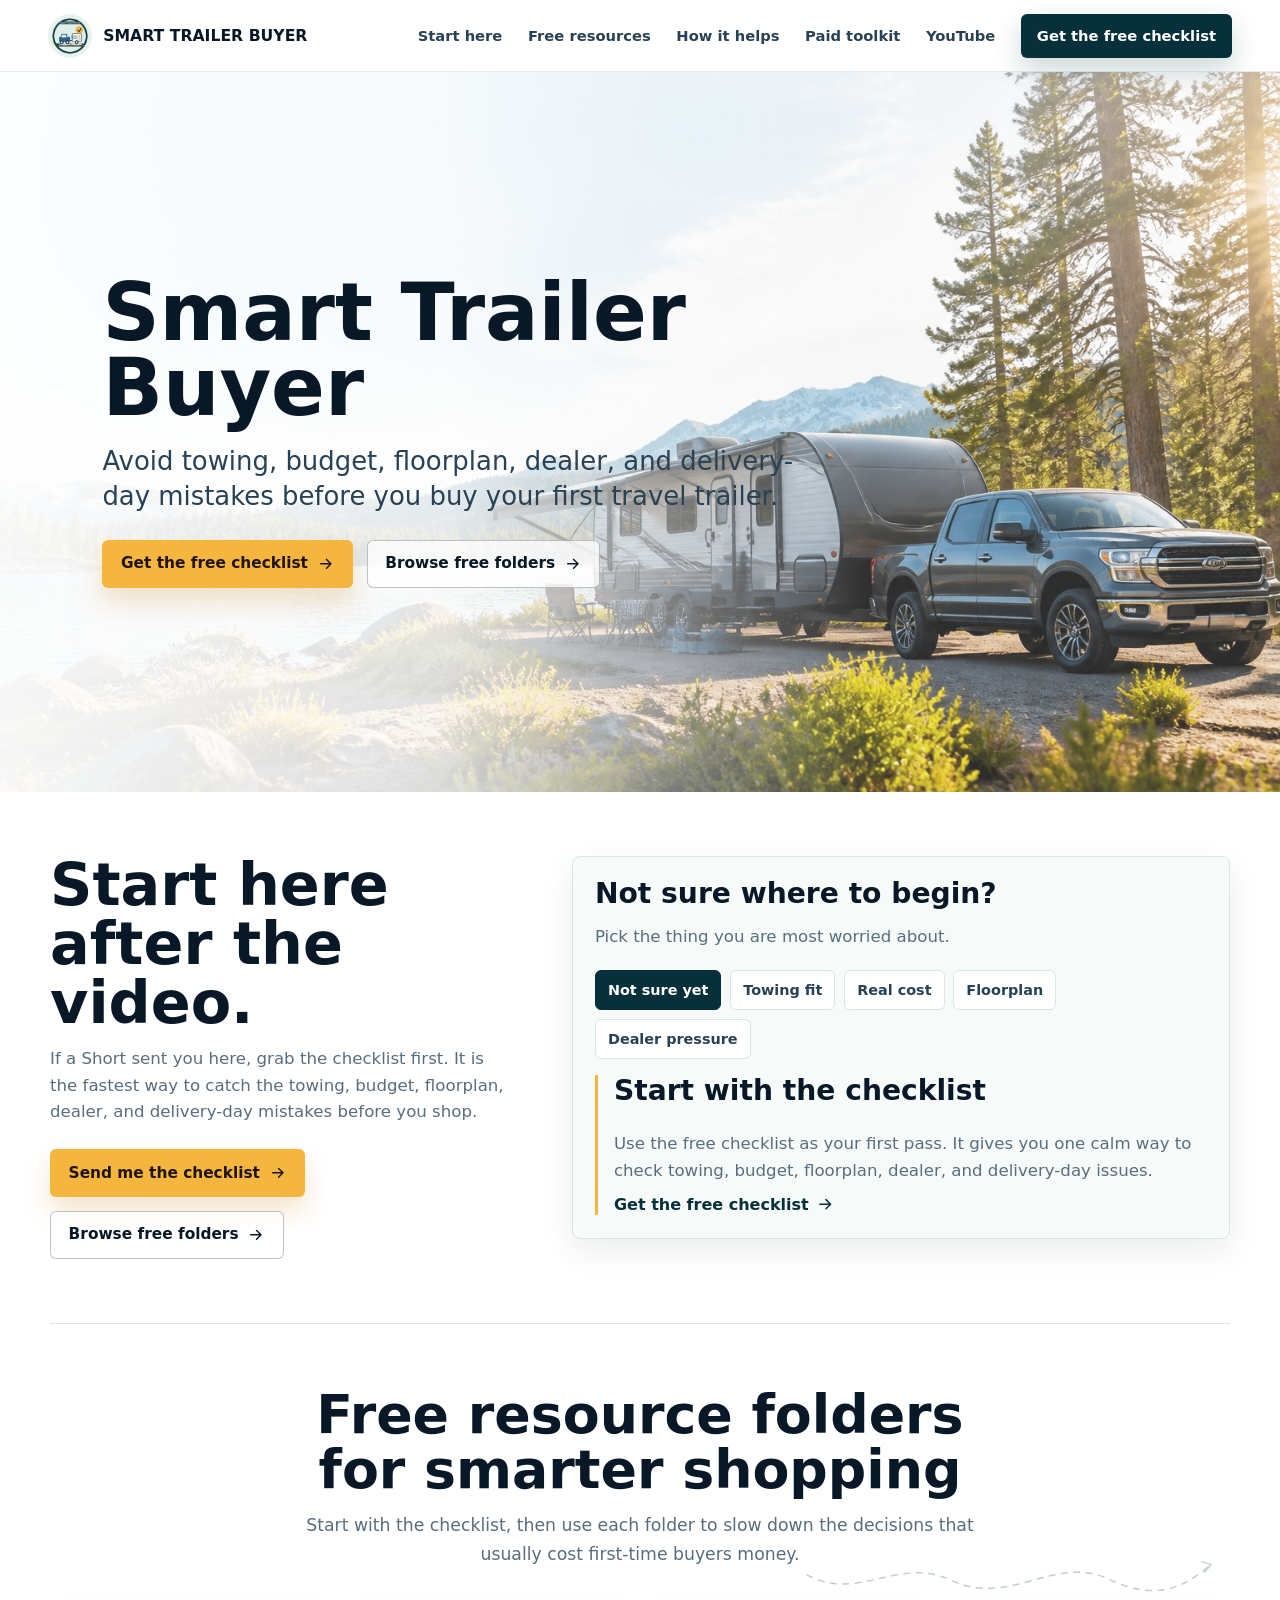
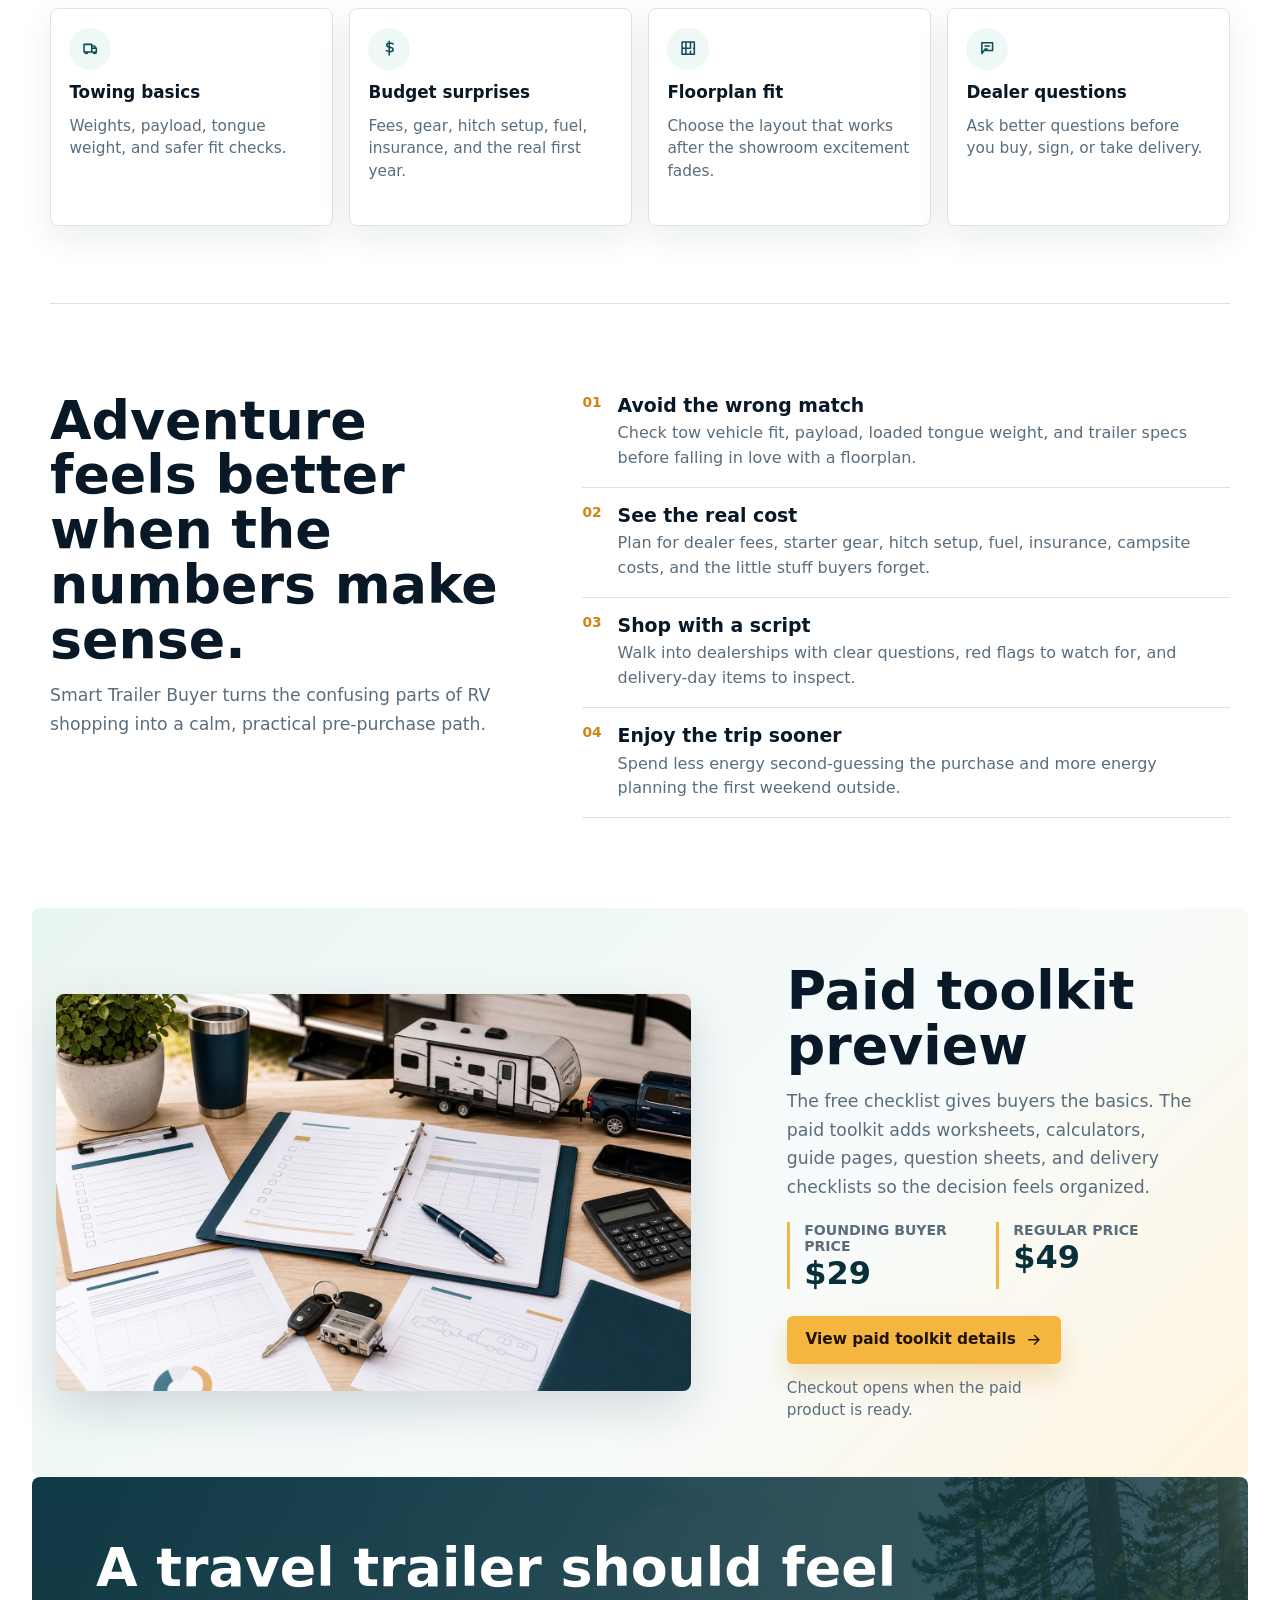
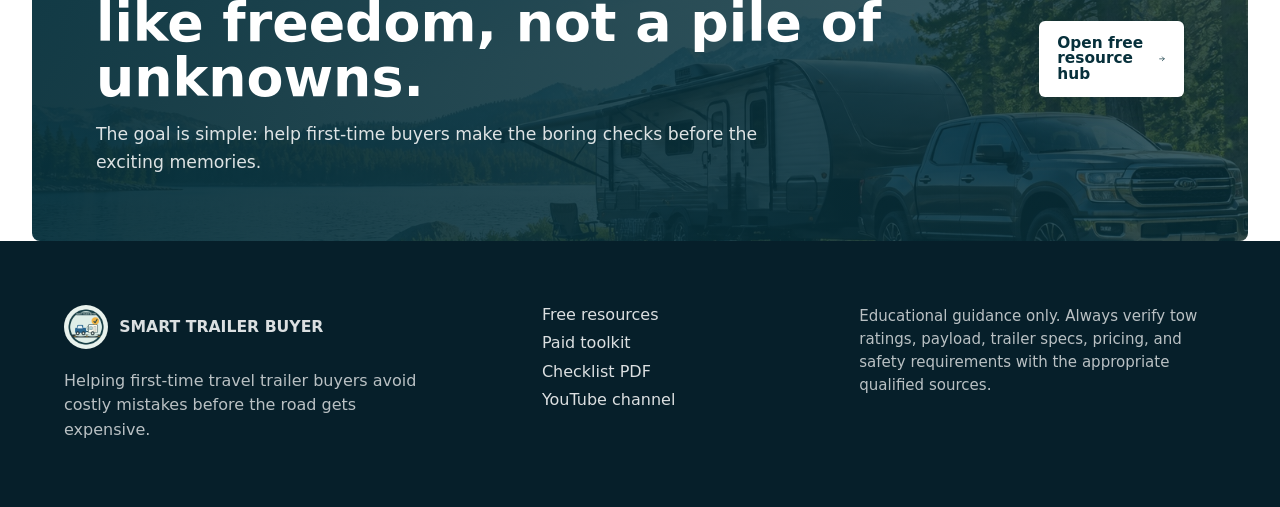
==== index.html @ 640fe976 "Publish Smart Trailer Buyer preview site" ====
<!doctype html>
<html lang="en">
  <head>
    <meta charset="utf-8" />
    <meta name="viewport" content="width=device-width, initial-scale=1" />
    <meta
      name="description"
      content="Smart Trailer Buyer helps first-time travel trailer shoppers avoid towing, budget, floorplan, dealer, and delivery-day mistakes before they buy."
    />
    <meta property="og:type" content="website" />
    <meta property="og:title" content="Smart Trailer Buyer" />
    <meta
      property="og:description"
      content="Free checklist and simple buyer resources for first-time travel trailer shoppers."
    />
    <meta property="og:image" content="assets/hero-trailer-campsite.jpg" />
    <meta name="twitter:card" content="summary_large_image" />
    <title>Smart Trailer Buyer | First-Time Travel Trailer Help</title>
    <link rel="preload" href="assets/hero-trailer-campsite.jpg" as="image" />
    <link rel="stylesheet" href="styles.css" />
  </head>
  <body>
    <a class="skip-link" href="#main">Skip to content</a>

    <header class="site-header" data-site-header>
      <a class="brand" href="index.html" aria-label="Smart Trailer Buyer home">
        <img src="assets/smart-trailer-buyer-mark.png" alt="" width="44" height="44" />
        <span>Smart Trailer Buyer</span>
      </a>

      <button class="nav-toggle" type="button" aria-expanded="false" aria-controls="site-nav">
        <span class="sr-only">Open navigation</span>
        <svg aria-hidden="true" viewBox="0 0 24 24">
          <path d="M4 7h16M4 12h16M4 17h16" />
        </svg>
      </button>

      <nav class="site-nav" id="site-nav" aria-label="Primary navigation">
        <a href="index.html#start">Start here</a>
        <a href="free-resources.html">Free resources</a>
        <a href="index.html#how-it-helps">How it helps</a>
        <a href="paid-toolkit.html">Paid toolkit</a>
        <a href="https://www.youtube.com/channel/UCcExzKB1jj61bRd8XVA95UQ" target="_blank" rel="noreferrer">YouTube</a>
        <a class="nav-cta" href="https://docs.google.com/forms/d/e/1FAIpQLSdH1wYYCZ9SqSf96cUZ6OXz_8ODyXU_800wetMPh14F6tSc_w/viewform" target="_blank" rel="noreferrer">
          Get the free checklist
        </a>
      </nav>
    </header>

    <main id="main">
      <section class="hero" aria-labelledby="hero-title">
        <img class="hero-image" src="assets/hero-trailer-campsite.jpg" alt="A tow vehicle and travel trailer parked beside a bright mountain lake campsite." />
        <div class="hero-scrim" aria-hidden="true"></div>
        <div class="hero-content">
          <h1 id="hero-title">Smart Trailer Buyer</h1>
          <p>
            Avoid towing, budget, floorplan, dealer, and delivery-day mistakes before you buy your first travel trailer.
          </p>
          <div class="hero-actions" aria-label="Primary actions">
            <a class="button button-primary" href="https://docs.google.com/forms/d/e/1FAIpQLSdH1wYYCZ9SqSf96cUZ6OXz_8ODyXU_800wetMPh14F6tSc_w/viewform" target="_blank" rel="noreferrer">
              Get the free checklist
              <svg aria-hidden="true" viewBox="0 0 24 24">
                <path d="M5 12h14m-6-6 6 6-6 6" />
              </svg>
            </a>
            <a class="button button-secondary" href="free-resources.html">
              Browse free folders
              <svg aria-hidden="true" viewBox="0 0 24 24">
                <path d="M5 12h14m-6-6 6 6-6 6" />
              </svg>
            </a>
          </div>
        </div>
      </section>

      <section class="section start-panel" id="start" aria-labelledby="start-title">
        <div class="start-copy">
          <h2 id="start-title">Start here after the video.</h2>
          <p>
            If a Short sent you here, grab the checklist first. It is the fastest way to catch the towing, budget, floorplan, dealer, and delivery-day mistakes before you shop.
          </p>
          <div class="start-actions" aria-label="Start here actions">
            <a class="button button-primary" href="https://docs.google.com/forms/d/e/1FAIpQLSdH1wYYCZ9SqSf96cUZ6OXz_8ODyXU_800wetMPh14F6tSc_w/viewform" target="_blank" rel="noreferrer">
              Send me the checklist
              <svg aria-hidden="true" viewBox="0 0 24 24">
                <path d="M5 12h14m-6-6 6 6-6 6" />
              </svg>
            </a>
            <a class="button button-secondary" href="free-resources.html">
              Browse free folders
              <svg aria-hidden="true" viewBox="0 0 24 24">
                <path d="M5 12h14m-6-6 6 6-6 6" />
              </svg>
            </a>
          </div>
        </div>

        <div class="buyer-router" data-buyer-router>
          <h3>Not sure where to begin?</h3>
          <p>Pick the thing you are most worried about.</p>
          <div class="router-options" role="group" aria-label="Choose your biggest buying concern">
            <button
              class="router-option is-selected"
              type="button"
              data-router-choice
              data-result-title="Start with the checklist"
              data-result-copy="Use the free checklist as your first pass. It gives you one calm way to check towing, budget, floorplan, dealer, and delivery-day issues."
              data-result-href="https://docs.google.com/forms/d/e/1FAIpQLSdH1wYYCZ9SqSf96cUZ6OXz_8ODyXU_800wetMPh14F6tSc_w/viewform"
              data-result-label="Get the free checklist"
              aria-pressed="true"
            >
              Not sure yet
            </button>
            <button
              class="router-option"
              type="button"
              data-router-choice
              data-result-title="Check towing fit first"
              data-result-copy="Start with payload, GVWR, loaded tongue weight, cargo capacity, and whether the setup will feel comfortable after the trailer is loaded."
              data-result-href="free-resources.html#towing"
              data-result-label="Open towing basics"
              aria-pressed="false"
            >
              Towing fit
            </button>
            <button
              class="router-option"
              type="button"
              data-router-choice
              data-result-title="Map the real first-year cost"
              data-result-copy="Look past the monthly payment and check dealer fees, hitch setup, starter gear, fuel, insurance, storage, and campsite costs."
              data-result-href="free-resources.html#budget"
              data-result-label="Open budget folder"
              aria-pressed="false"
            >
              Real cost
            </button>
            <button
              class="router-option"
              type="button"
              data-router-choice
              data-result-title="Slow down the floorplan decision"
              data-result-copy="Think through beds, storage, bathroom access, rainy-day space, pets, kids, kitchen use, and how the trailer works after the showroom."
              data-result-href="free-resources.html#floorplan"
              data-result-label="Open floorplan folder"
              aria-pressed="false"
            >
              Floorplan
            </button>
            <button
              class="router-option"
              type="button"
              data-router-choice
              data-result-title="Go in with better questions"
              data-result-copy="Use dealer and delivery-day questions to catch fees, warranty assumptions, inspection issues, and handoff problems before they become your problem."
              data-result-href="free-resources.html#dealer"
              data-result-label="Open dealer questions"
              aria-pressed="false"
            >
              Dealer pressure
            </button>
          </div>
          <div class="router-result" aria-live="polite">
            <h4 data-router-title>Start with the checklist</h4>
            <p data-router-copy>
              Use the free checklist as your first pass. It gives you one calm way to check towing, budget, floorplan, dealer, and delivery-day issues.
            </p>
            <a data-router-link href="https://docs.google.com/forms/d/e/1FAIpQLSdH1wYYCZ9SqSf96cUZ6OXz_8ODyXU_800wetMPh14F6tSc_w/viewform" target="_blank" rel="noreferrer">
              Get the free checklist
              <svg aria-hidden="true" viewBox="0 0 24 24">
                <path d="M5 12h14m-6-6 6 6-6 6" />
              </svg>
            </a>
          </div>
        </div>
      </section>

      <section class="section section-tight resource-preview" aria-labelledby="resources-title">
        <div class="section-heading">
          <h2 id="resources-title">Free resource folders for smarter shopping</h2>
          <p>
            Start with the checklist, then use each folder to slow down the decisions that usually cost first-time buyers money.
          </p>
        </div>

        <div class="resource-grid">
          <a class="resource-card" href="free-resources.html#towing">
            <span class="icon-shell">
              <svg aria-hidden="true" viewBox="0 0 24 24">
                <path d="M4 17h10V7H4v10Zm14 0h2v-5h-6v5h2m-11 0a2 2 0 1 0 4 0m7 0a2 2 0 1 0 4 0M14 9h3l3 3" />
              </svg>
            </span>
            <strong>Towing basics</strong>
            <span>Weights, payload, tongue weight, and safer fit checks.</span>
          </a>
          <a class="resource-card" href="free-resources.html#budget">
            <span class="icon-shell">
              <svg aria-hidden="true" viewBox="0 0 24 24">
                <path d="M12 3v18m5-14.5c-1.2-.8-2.7-1.2-4.2-1.2-2.3 0-4 .9-4 2.7 0 4 8.4 1.7 8.4 5.7 0 1.8-1.7 2.9-4.1 2.9-1.8 0-3.5-.6-4.8-1.6" />
              </svg>
            </span>
            <strong>Budget surprises</strong>
            <span>Fees, gear, hitch setup, fuel, insurance, and the real first year.</span>
          </a>
          <a class="resource-card" href="free-resources.html#floorplan">
            <span class="icon-shell">
              <svg aria-hidden="true" viewBox="0 0 24 24">
                <path d="M4 4h16v16H4V4Zm5 0v16m6-16v8m0 4v4M4 12h11m4 0h1" />
              </svg>
            </span>
            <strong>Floorplan fit</strong>
            <span>Choose the layout that works after the showroom excitement fades.</span>
          </a>
          <a class="resource-card" href="free-resources.html#dealer">
            <span class="icon-shell">
              <svg aria-hidden="true" viewBox="0 0 24 24">
                <path d="M5 19V5h14v10H8l-3 4Zm4-10h6M9 13h3" />
              </svg>
            </span>
            <strong>Dealer questions</strong>
            <span>Ask better questions before you buy, sign, or take delivery.</span>
          </a>
        </div>
      </section>

      <section class="section split-section" id="how-it-helps" aria-labelledby="helps-title">
        <div class="section-heading align-left">
          <h2 id="helps-title">Adventure feels better when the numbers make sense.</h2>
          <p>
            Smart Trailer Buyer turns the confusing parts of RV shopping into a calm, practical pre-purchase path.
          </p>
        </div>

        <div class="benefit-list" aria-label="How Smart Trailer Buyer helps">
          <article>
            <span>01</span>
            <h3>Avoid the wrong match</h3>
            <p>Check tow vehicle fit, payload, loaded tongue weight, and trailer specs before falling in love with a floorplan.</p>
          </article>
          <article>
            <span>02</span>
            <h3>See the real cost</h3>
            <p>Plan for dealer fees, starter gear, hitch setup, fuel, insurance, campsite costs, and the little stuff buyers forget.</p>
          </article>
          <article>
            <span>03</span>
            <h3>Shop with a script</h3>
            <p>Walk into dealerships with clear questions, red flags to watch for, and delivery-day items to inspect.</p>
          </article>
          <article>
            <span>04</span>
            <h3>Enjoy the trip sooner</h3>
            <p>Spend less energy second-guessing the purchase and more energy planning the first weekend outside.</p>
          </article>
        </div>
      </section>

      <section class="section toolkit-band" aria-labelledby="toolkit-title">
        <div class="toolkit-media">
          <img src="assets/toolkit-preview.jpg" alt="Travel trailer buying worksheets, checklist pages, calculator, keys, and a small trailer model on a planning table." />
        </div>
        <div class="toolkit-copy">
          <h2 id="toolkit-title">Paid toolkit preview</h2>
          <p>
            The free checklist gives buyers the basics. The paid toolkit adds worksheets, calculators, guide pages, question sheets, and delivery checklists so the decision feels organized.
          </p>
          <dl class="price-stack">
            <div>
              <dt>Founding buyer price</dt>
              <dd>$29</dd>
            </div>
            <div>
              <dt>Regular price</dt>
              <dd>$49</dd>
            </div>
          </dl>
          <div class="toolkit-actions">
            <a class="button button-primary" href="paid-toolkit.html">
              View paid toolkit details
              <svg aria-hidden="true" viewBox="0 0 24 24">
                <path d="M5 12h14m-6-6 6 6-6 6" />
              </svg>
            </a>
            <p>Checkout opens when the paid product is ready.</p>
          </div>
        </div>
      </section>

      <section class="section scenic-band" aria-labelledby="scenic-title">
        <div>
          <h2 id="scenic-title">A travel trailer should feel like freedom, not a pile of unknowns.</h2>
          <p>
            The goal is simple: help first-time buyers make the boring checks before the exciting memories.
          </p>
        </div>
        <a class="button button-light" href="free-resources.html">
          Open free resource hub
          <svg aria-hidden="true" viewBox="0 0 24 24">
            <path d="M5 12h14m-6-6 6 6-6 6" />
          </svg>
        </a>
      </section>
    </main>

    <footer class="site-footer">
      <div class="footer-brand">
        <a class="brand footer-logo" href="index.html">
          <img src="assets/smart-trailer-buyer-mark.png" alt="" width="42" height="42" />
          <span>Smart Trailer Buyer</span>
        </a>
        <p>Helping first-time travel trailer buyers avoid costly mistakes before the road gets expensive.</p>
      </div>
      <nav aria-label="Footer navigation">
        <a href="free-resources.html">Free resources</a>
        <a href="paid-toolkit.html">Paid toolkit</a>
        <a href="https://drive.google.com/file/d/1xpAdR8IxOlvs1ZzZRCRTf8HUWLI-dLhI/view?usp=drivesdk" target="_blank" rel="noreferrer">Checklist PDF</a>
        <a href="https://www.youtube.com/channel/UCcExzKB1jj61bRd8XVA95UQ" target="_blank" rel="noreferrer">YouTube channel</a>
      </nav>
      <p class="footer-note">
        Educational guidance only. Always verify tow ratings, payload, trailer specs, pricing, and safety requirements with the appropriate qualified sources.
      </p>
    </footer>

    <script src="script.js"></script>
  </body>
</html>
---- styles.css ----
:root {
  --ink: #081827;
  --ink-soft: #294154;
  --muted: #5a6d7c;
  --paper: #ffffff;
  --sky: #eef8f6;
  --mist: #f6fbfa;
  --line: #d8e6e4;
  --teal: #0f4c55;
  --teal-deep: #07303b;
  --blue: #256c96;
  --amber: #f4b63f;
  --amber-deep: #cc8614;
  --forest: #2f644f;
  --shadow: 0 18px 48px rgba(8, 24, 39, 0.14);
  --shadow-soft: 0 12px 32px rgba(8, 24, 39, 0.08);
  --radius: 8px;
  --radius-sm: 6px;
  --max: 1180px;
  font-family: Inter, ui-sans-serif, system-ui, -apple-system, BlinkMacSystemFont, "Segoe UI", sans-serif;
  color: var(--ink);
  background: var(--paper);
}

* {
  box-sizing: border-box;
}

html {
  scroll-behavior: smooth;
}

body {
  margin: 0;
  min-width: 320px;
  color: var(--ink);
  background: var(--paper);
}

img {
  display: block;
  max-width: 100%;
}

a {
  color: inherit;
}

button,
input,
textarea,
select {
  font: inherit;
}

svg {
  width: 1.15em;
  height: 1.15em;
}

svg path {
  fill: none;
  stroke: currentColor;
  stroke-width: 2;
  stroke-linecap: round;
  stroke-linejoin: round;
}

.skip-link {
  position: absolute;
  left: 1rem;
  top: 0.75rem;
  z-index: 20;
  transform: translateY(-150%);
  border-radius: var(--radius-sm);
  background: var(--ink);
  color: var(--paper);
  padding: 0.65rem 0.85rem;
  text-decoration: none;
}

.skip-link:focus {
  transform: translateY(0);
}

.sr-only {
  position: absolute;
  width: 1px;
  height: 1px;
  padding: 0;
  margin: -1px;
  overflow: hidden;
  clip: rect(0, 0, 0, 0);
  white-space: nowrap;
  border: 0;
}

.site-header {
  position: sticky;
  top: 0;
  z-index: 12;
  display: flex;
  align-items: center;
  justify-content: space-between;
  gap: 1rem;
  min-height: 72px;
  padding: 0.65rem clamp(1rem, 4vw, 3rem);
  background: rgba(255, 255, 255, 0.92);
  border-bottom: 1px solid rgba(216, 230, 228, 0.75);
  backdrop-filter: blur(18px);
}

.brand {
  display: inline-flex;
  align-items: center;
  gap: 0.7rem;
  color: var(--ink);
  font-size: 0.98rem;
  font-weight: 800;
  letter-spacing: 0;
  text-decoration: none;
  text-transform: uppercase;
}

.brand img {
  width: 44px;
  height: 44px;
  border-radius: 50%;
}

.site-nav {
  display: flex;
  align-items: center;
  gap: clamp(1rem, 2vw, 1.75rem);
  color: var(--ink-soft);
  font-size: 0.92rem;
  font-weight: 700;
}

.site-nav a {
  text-decoration: none;
}

.site-nav a:not(.nav-cta) {
  position: relative;
  padding: 0.45rem 0;
}

.site-nav a:not(.nav-cta)::after {
  position: absolute;
  right: 0;
  bottom: 0.2rem;
  left: 0;
  height: 2px;
  background: var(--amber);
  content: "";
  opacity: 0;
  transform: scaleX(0.35);
  transition: opacity 180ms ease, transform 180ms ease;
}

.site-nav a:hover::after,
.site-nav a:focus-visible::after,
.site-nav a[aria-current="page"]::after {
  opacity: 1;
  transform: scaleX(1);
}

.nav-cta {
  display: inline-flex;
  align-items: center;
  justify-content: center;
  min-height: 44px;
  border-radius: var(--radius-sm);
  background: var(--teal-deep);
  color: var(--paper);
  padding: 0.75rem 1rem;
  box-shadow: 0 12px 28px rgba(7, 48, 59, 0.2);
}

.nav-cta:hover,
.nav-cta:focus-visible {
  background: var(--teal);
}

.nav-toggle {
  display: none;
  align-items: center;
  justify-content: center;
  width: 44px;
  height: 44px;
  border: 1px solid var(--line);
  border-radius: var(--radius-sm);
  background: var(--paper);
  color: var(--ink);
}

.hero {
  position: relative;
  display: grid;
  min-height: min(720px, calc(100svh - 126px));
  overflow: hidden;
  isolation: isolate;
}

.hero-image,
.hero-scrim {
  position: absolute;
  inset: 0;
  width: 100%;
  height: 100%;
}

.hero-image {
  z-index: -2;
  object-fit: cover;
  object-position: center;
}

.hero-scrim {
  z-index: -1;
  background:
    linear-gradient(90deg, rgba(255, 255, 255, 0.96) 0%, rgba(255, 255, 255, 0.83) 35%, rgba(255, 255, 255, 0.15) 68%),
    linear-gradient(180deg, rgba(255, 255, 255, 0.45) 0%, rgba(255, 255, 255, 0.02) 45%, rgba(8, 24, 39, 0.06) 100%);
}

.hero-content {
  display: flex;
  flex-direction: column;
  justify-content: center;
  width: min(920px, 100%);
  padding: clamp(3.5rem, 9vw, 7rem) clamp(1.25rem, 8vw, 7.5rem);
}

.hero h1 {
  margin: 0;
  color: var(--ink);
  font-size: clamp(3.2rem, 6.2vw, 5.7rem);
  line-height: 0.94;
  letter-spacing: 0;
}

.page-hero h1 {
  margin: 0;
  color: var(--ink);
  font-size: clamp(3.2rem, 8vw, 6.8rem);
  line-height: 0.95;
  letter-spacing: 0;
}

.hero p,
.page-hero p {
  margin: 1.15rem 0 0;
  color: var(--ink-soft);
  font-size: clamp(1.22rem, 2.2vw, 1.62rem);
  line-height: 1.35;
}

.hero-actions,
.toolkit-actions,
.checkout-actions {
  display: flex;
  flex-wrap: wrap;
  align-items: center;
  gap: 0.85rem;
  margin-top: 1.65rem;
}

.button {
  display: inline-flex;
  align-items: center;
  justify-content: center;
  gap: 0.55rem;
  min-height: 48px;
  border: 1px solid transparent;
  border-radius: var(--radius-sm);
  padding: 0.85rem 1.1rem;
  font-size: 0.96rem;
  font-weight: 800;
  line-height: 1;
  text-decoration: none;
  transition: background-color 180ms ease, border-color 180ms ease, color 180ms ease, transform 180ms ease, box-shadow 180ms ease;
}

.button:hover,
.button:focus-visible {
  transform: translateY(-1px);
}

.button-primary {
  background: var(--amber);
  color: #201304;
  box-shadow: 0 14px 26px rgba(204, 134, 20, 0.22);
}

.button-primary:hover,
.button-primary:focus-visible {
  background: #ffc655;
}

.button-secondary {
  border-color: rgba(8, 24, 39, 0.26);
  background: rgba(255, 255, 255, 0.76);
  color: var(--ink);
}

.button-secondary:hover,
.button-secondary:focus-visible {
  border-color: var(--teal);
  background: var(--paper);
  box-shadow: var(--shadow-soft);
}

.button-light {
  background: var(--paper);
  color: var(--teal-deep);
  box-shadow: 0 16px 34px rgba(3, 28, 35, 0.18);
}

.button-disabled,
.button-disabled:hover {
  cursor: not-allowed;
  transform: none;
  background: #d4dcdf;
  color: #667780;
  box-shadow: none;
}

.section {
  width: min(var(--max), calc(100% - clamp(2rem, 7vw, 6rem)));
  margin: 0 auto;
  padding: clamp(4rem, 7vw, 6.5rem) 0;
}

.section-tight {
  padding-top: clamp(2.8rem, 5vw, 4rem);
  padding-bottom: clamp(3.5rem, 6vw, 5rem);
}

.start-panel {
  display: grid;
  grid-template-columns: minmax(0, 0.82fr) minmax(360px, 1.18fr);
  gap: clamp(1.5rem, 5vw, 4rem);
  align-items: start;
  border-bottom: 1px solid var(--line);
  padding-top: clamp(2.8rem, 5vw, 4rem);
  padding-bottom: clamp(2.8rem, 5vw, 4rem);
}

.start-copy h2 {
  margin: 0;
  color: var(--ink);
  font-size: clamp(2.15rem, 4.6vw, 4rem);
  line-height: 1;
  letter-spacing: 0;
}

.start-copy p,
.buyer-router > p,
.router-result p {
  margin: 0.85rem 0 0;
  color: var(--muted);
  font-size: 1.04rem;
  line-height: 1.6;
}

.start-actions {
  display: flex;
  flex-wrap: wrap;
  gap: 0.85rem;
  margin-top: 1.45rem;
}

.buyer-router {
  border: 1px solid var(--line);
  border-radius: var(--radius);
  background: var(--mist);
  padding: clamp(1rem, 3vw, 1.4rem);
  box-shadow: var(--shadow-soft);
}

.buyer-router h3,
.router-result h4 {
  margin: 0;
  color: var(--ink);
  font-size: clamp(1.35rem, 2.2vw, 1.8rem);
  line-height: 1.1;
}

.router-options {
  display: flex;
  flex-wrap: wrap;
  gap: 0.55rem;
  margin-top: 1.2rem;
}

.router-option {
  min-height: 40px;
  border: 1px solid var(--line);
  border-radius: var(--radius-sm);
  background: var(--paper);
  color: var(--ink-soft);
  padding: 0.6rem 0.75rem;
  font-size: 0.9rem;
  font-weight: 800;
  cursor: pointer;
  transition: background-color 180ms ease, border-color 180ms ease, color 180ms ease, transform 180ms ease;
}

.router-option:hover,
.router-option:focus-visible {
  border-color: var(--teal);
  transform: translateY(-1px);
}

.router-option.is-selected {
  border-color: var(--teal-deep);
  background: var(--teal-deep);
  color: var(--paper);
}

.router-result {
  display: grid;
  gap: 0.65rem;
  margin-top: 1rem;
  border-left: 3px solid var(--amber);
  padding: 0.1rem 0 0.1rem 1rem;
}

.router-result a {
  display: inline-flex;
  width: fit-content;
  align-items: center;
  gap: 0.45rem;
  color: var(--teal-deep);
  font-weight: 900;
  text-decoration: none;
}

.router-result a:hover,
.router-result a:focus-visible {
  color: var(--teal);
  text-decoration: underline;
  text-underline-offset: 0.24rem;
}

.section-heading {
  max-width: 720px;
  margin: 0 auto clamp(1.65rem, 4vw, 2.5rem);
  text-align: center;
}

.section-heading.align-left {
  margin-right: 0;
  margin-left: 0;
  text-align: left;
}

.section-heading h2,
.toolkit-copy h2,
.scenic-band h2,
.folder-row h2,
.offer-summary h2,
.included-list h2,
.checkout-hold h2,
.cta-strip h2 {
  margin: 0;
  color: var(--ink);
  font-size: clamp(2rem, 4.2vw, 3.55rem);
  line-height: 1.02;
  letter-spacing: 0;
}

.section-heading p,
.toolkit-copy p,
.scenic-band p,
.offer-summary p,
.checkout-hold p,
.cta-strip p {
  margin: 0.85rem 0 0;
  color: var(--muted);
  font-size: 1.08rem;
  line-height: 1.65;
}

.resource-preview {
  position: relative;
}

.resource-preview::before {
  position: absolute;
  top: clamp(14.5rem, 17vw, 16.5rem);
  right: 1rem;
  left: 64%;
  height: 42px;
  pointer-events: none;
  background-image: url("data:image/svg+xml,%3Csvg width='560' height='52' viewBox='0 0 560 52' xmlns='http://www.w3.org/2000/svg'%3E%3Cpath d='M3 23c68 38 127-26 196 7 81 39 143-36 217-1 63 30 102 13 139-20' fill='none' stroke='%2397aab1' stroke-width='2' stroke-dasharray='8 9' stroke-linecap='round'/%3E%3Cpath d='m543 5 13 4-9 10' fill='none' stroke='%2397aab1' stroke-width='2' stroke-linecap='round' stroke-linejoin='round'/%3E%3C/svg%3E");
  background-position: center;
  background-repeat: no-repeat;
  background-size: contain;
  content: "";
  opacity: 0.58;
}

.resource-grid {
  display: grid;
  grid-template-columns: repeat(4, minmax(0, 1fr));
  gap: 1rem;
}

.resource-card {
  display: flex;
  min-height: 218px;
  flex-direction: column;
  align-items: flex-start;
  gap: 0.8rem;
  border: 1px solid var(--line);
  border-radius: var(--radius);
  background: var(--paper);
  padding: 1.15rem;
  text-decoration: none;
  box-shadow: var(--shadow-soft);
  transition: border-color 180ms ease, box-shadow 180ms ease, transform 180ms ease;
}

.resource-card:hover,
.resource-card:focus-visible {
  border-color: rgba(15, 76, 85, 0.55);
  box-shadow: var(--shadow);
  transform: translateY(-2px);
}

.icon-shell {
  display: inline-flex;
  align-items: center;
  justify-content: center;
  width: 42px;
  height: 42px;
  border-radius: 50%;
  background: var(--sky);
  color: var(--teal);
}

.resource-card strong {
  display: block;
  color: var(--ink);
  font-size: 1.05rem;
}

.resource-card span:last-child {
  color: var(--muted);
  font-size: 0.96rem;
  line-height: 1.45;
}

.split-section {
  display: grid;
  grid-template-columns: minmax(0, 0.95fr) minmax(0, 1.35fr);
  gap: clamp(2rem, 6vw, 5rem);
  align-items: start;
  border-top: 1px solid var(--line);
}

.benefit-list {
  display: grid;
  gap: 1rem;
}

.benefit-list article {
  display: grid;
  grid-template-columns: auto 1fr;
  gap: 0.35rem 1rem;
  border-bottom: 1px solid var(--line);
  padding: 0 0 1rem;
}

.benefit-list span {
  grid-row: span 2;
  color: var(--amber-deep);
  font-size: 0.86rem;
  font-weight: 900;
}

.benefit-list h3 {
  margin: 0;
  font-size: 1.18rem;
}

.benefit-list p {
  margin: 0;
  color: var(--muted);
  line-height: 1.55;
}

.toolkit-band {
  display: grid;
  grid-template-columns: minmax(0, 1.15fr) minmax(320px, 0.85fr);
  gap: clamp(1.5rem, 5vw, 4rem);
  align-items: center;
  width: min(1320px, calc(100% - clamp(2rem, 5vw, 4rem)));
  border-radius: var(--radius);
  background: linear-gradient(135deg, #e9f5f3 0%, #f7fbfb 62%, #fff5df 100%);
  padding: clamp(1rem, 3vw, 1.5rem);
}

.toolkit-media img,
.paid-hero-media img {
  width: 100%;
  aspect-ratio: 16 / 10;
  border-radius: var(--radius);
  object-fit: cover;
  box-shadow: var(--shadow);
}

.toolkit-copy {
  padding: clamp(1rem, 3vw, 2rem);
}

.price-stack {
  display: grid;
  grid-template-columns: repeat(2, minmax(0, 1fr));
  gap: 0.8rem;
  margin: 1.3rem 0 0;
}

.price-stack div {
  border-left: 3px solid var(--amber);
  padding-left: 0.9rem;
}

.price-stack dt {
  color: var(--muted);
  font-size: 0.88rem;
  font-weight: 800;
  text-transform: uppercase;
}

.price-stack dd {
  margin: 0.22rem 0 0;
  color: var(--teal-deep);
  font-size: 2rem;
  font-weight: 900;
  line-height: 1;
}

.toolkit-actions p,
.checkout-actions p {
  max-width: 260px;
  margin: 0;
  color: var(--muted);
  font-size: 0.95rem;
  line-height: 1.45;
}

.scenic-band,
.cta-strip {
  display: flex;
  align-items: center;
  justify-content: space-between;
  gap: 2rem;
  width: min(1320px, calc(100% - clamp(2rem, 5vw, 4rem)));
  border-radius: var(--radius);
  background: var(--teal-deep);
  color: var(--paper);
  padding: clamp(2rem, 5vw, 4rem);
}

.scenic-band {
  background:
    linear-gradient(90deg, rgba(7, 48, 59, 0.94), rgba(7, 48, 59, 0.78)),
    url("assets/hero-trailer-campsite.jpg") center / cover;
}

.scenic-band h2,
.scenic-band p,
.cta-strip h2,
.cta-strip p {
  color: var(--paper);
}

.scenic-band p,
.cta-strip p {
  max-width: 670px;
  opacity: 0.86;
}

.site-footer {
  display: grid;
  grid-template-columns: minmax(260px, 1.25fr) minmax(220px, 0.8fr) minmax(260px, 1fr);
  gap: 2rem;
  padding: clamp(2.5rem, 5vw, 4rem) clamp(1.25rem, 6vw, 4rem);
  background: #061f2a;
  color: rgba(255, 255, 255, 0.82);
}

.footer-logo {
  color: var(--paper);
}

.footer-brand p,
.footer-note {
  max-width: 380px;
  margin: 1rem 0 0;
  color: rgba(255, 255, 255, 0.72);
  line-height: 1.55;
}

.site-footer nav {
  display: grid;
  gap: 0.6rem;
  align-content: start;
}

.site-footer a {
  color: rgba(255, 255, 255, 0.86);
  text-decoration: none;
}

.site-footer a:hover,
.site-footer a:focus-visible {
  color: var(--paper);
  text-decoration: underline;
  text-underline-offset: 0.25rem;
}

.footer-note {
  margin: 0;
  font-size: 0.94rem;
}

.page-hero {
  display: grid;
  grid-template-columns: minmax(0, 1fr) auto;
  gap: 2rem;
  align-items: end;
  width: min(var(--max), calc(100% - clamp(2rem, 7vw, 6rem)));
  margin: 0 auto;
  padding: clamp(4rem, 8vw, 6.5rem) 0 clamp(2.4rem, 5vw, 4rem);
}

.compact-hero {
  min-height: 42svh;
}

.paid-hero {
  grid-template-columns: minmax(0, 0.9fr) minmax(360px, 1fr);
  align-items: center;
  min-height: min(700px, calc(100svh - 116px));
}

.paid-hero h1 {
  max-width: 820px;
  font-size: clamp(3rem, 6.4vw, 5.5rem);
}

.paid-hero-copy {
  max-width: 720px;
}

.status-note {
  color: var(--muted);
  font-weight: 800;
  line-height: 1.4;
}

.folder-list {
  display: grid;
  gap: 0;
  padding-top: 0;
}

.folder-row {
  display: grid;
  grid-template-columns: 72px minmax(0, 1fr) auto;
  gap: 1.4rem;
  align-items: center;
  border-top: 1px solid var(--line);
  padding: 1.55rem 0;
}

.folder-row:last-child {
  border-bottom: 1px solid var(--line);
}

.folder-number {
  display: inline-flex;
  align-items: center;
  justify-content: center;
  width: 54px;
  height: 54px;
  border-radius: 50%;
  background: var(--sky);
  color: var(--teal);
  font-weight: 900;
}

.folder-row h2 {
  font-size: clamp(1.35rem, 2.2vw, 2rem);
}

.folder-row p {
  max-width: 760px;
  margin: 0.45rem 0 0;
  color: var(--muted);
  line-height: 1.6;
}

.folder-row a {
  display: inline-flex;
  align-items: center;
  justify-content: center;
  min-height: 42px;
  border: 1px solid var(--line);
  border-radius: var(--radius-sm);
  padding: 0.7rem 0.9rem;
  color: var(--teal-deep);
  font-weight: 800;
  text-decoration: none;
}

.folder-row a:hover,
.folder-row a:focus-visible {
  border-color: var(--teal);
  background: var(--sky);
}

.cta-strip {
  background: linear-gradient(135deg, var(--forest), var(--teal-deep));
}

.offer-section {
  display: grid;
  grid-template-columns: minmax(0, 0.9fr) minmax(320px, 1.1fr);
  gap: clamp(2rem, 6vw, 5rem);
  align-items: start;
  border-top: 1px solid var(--line);
}

.large-price dd {
  font-size: clamp(2.5rem, 5vw, 4rem);
}

.included-list {
  border: 1px solid var(--line);
  border-radius: var(--radius);
  background: var(--mist);
  padding: clamp(1.2rem, 3vw, 2rem);
}

.included-list h2 {
  font-size: clamp(1.6rem, 2.8vw, 2.4rem);
}

.included-list ul {
  display: grid;
  grid-template-columns: repeat(2, minmax(0, 1fr));
  gap: 0.7rem 1rem;
  margin: 1.2rem 0 0;
  padding: 0;
  list-style: none;
}

.included-list li {
  position: relative;
  padding-left: 1.35rem;
  color: var(--ink-soft);
  line-height: 1.45;
}

.included-list li::before {
  position: absolute;
  top: 0.55em;
  left: 0;
  width: 0.46rem;
  height: 0.46rem;
  border-radius: 50%;
  background: var(--amber);
  content: "";
}

.checkout-hold {
  display: grid;
  grid-template-columns: minmax(0, 1fr) auto;
  gap: 2rem;
  align-items: center;
  border-radius: var(--radius);
  background: var(--sky);
  padding: clamp(1.6rem, 4vw, 3rem);
}

.checkout-hold h2 {
  font-size: clamp(1.7rem, 3.2vw, 2.8rem);
}

:focus-visible {
  outline: 3px solid rgba(244, 182, 63, 0.9);
  outline-offset: 3px;
}

@media (max-width: 980px) {
  .nav-toggle {
    display: inline-flex;
  }

  .site-nav {
    position: absolute;
    top: calc(100% + 1px);
    right: 1rem;
    left: 1rem;
    display: none;
    flex-direction: column;
    align-items: stretch;
    gap: 0;
    border: 1px solid var(--line);
    border-radius: var(--radius);
    background: var(--paper);
    padding: 0.7rem;
    box-shadow: var(--shadow);
  }

  .site-nav.is-open {
    display: flex;
  }

  .site-nav a {
    padding: 0.85rem;
  }

  .nav-cta {
    margin-top: 0.4rem;
  }

  .hero {
    min-height: min(690px, calc(100svh - 112px));
  }

  .hero-image {
    object-position: 65% center;
  }

  .hero-scrim {
    background:
      linear-gradient(90deg, rgba(255, 255, 255, 0.96) 0%, rgba(255, 255, 255, 0.8) 54%, rgba(255, 255, 255, 0.18) 100%),
      linear-gradient(180deg, rgba(255, 255, 255, 0.42) 0%, rgba(255, 255, 255, 0.02) 48%, rgba(8, 24, 39, 0.08) 100%);
  }

  .resource-preview::before {
    display: none;
  }

  .resource-grid {
    grid-template-columns: repeat(2, minmax(0, 1fr));
  }

  .split-section,
  .toolkit-band,
  .start-panel,
  .page-hero,
  .paid-hero,
  .offer-section,
  .checkout-hold {
    grid-template-columns: 1fr;
  }

  .page-hero,
  .paid-hero {
    align-items: start;
  }

  .paid-hero {
    min-height: 0;
  }

  .site-footer {
    grid-template-columns: 1fr;
  }
}

@media (max-width: 640px) {
  .site-header {
    min-height: 64px;
    padding-inline: 0.9rem;
  }

  .brand span {
    max-width: 165px;
    line-height: 1.05;
  }

  .hero {
    min-height: calc(100svh - 108px);
  }

  .hero-content {
    justify-content: flex-start;
    padding: clamp(2.5rem, 9vw, 4rem) 1.05rem;
  }

  .hero h1,
  .page-hero h1 {
    font-size: clamp(2.65rem, 15vw, 4rem);
  }

  .hero p,
  .page-hero p {
    font-size: 1.13rem;
  }

  .hero-actions,
  .start-actions,
  .toolkit-actions,
  .checkout-actions {
    align-items: stretch;
    flex-direction: column;
  }

  .button {
    width: 100%;
  }

  .section,
  .toolkit-band,
  .scenic-band,
  .cta-strip,
  .page-hero {
    width: min(100% - 1.5rem, var(--max));
  }

  .resource-grid,
  .included-list ul,
  .price-stack {
    grid-template-columns: 1fr;
  }

  .folder-row {
    grid-template-columns: 1fr;
    gap: 0.8rem;
    align-items: start;
  }

  .folder-row a {
    width: 100%;
  }

  .scenic-band,
  .cta-strip {
    align-items: stretch;
    flex-direction: column;
  }

  .toolkit-band,
  .checkout-hold,
  .included-list {
    padding: 1rem;
  }
}

@media (prefers-reduced-motion: reduce) {
  *,
  *::before,
  *::after {
    scroll-behavior: auto !important;
    transition-duration: 0.001ms !important;
    animation-duration: 0.001ms !important;
    animation-iteration-count: 1 !important;
  }
}
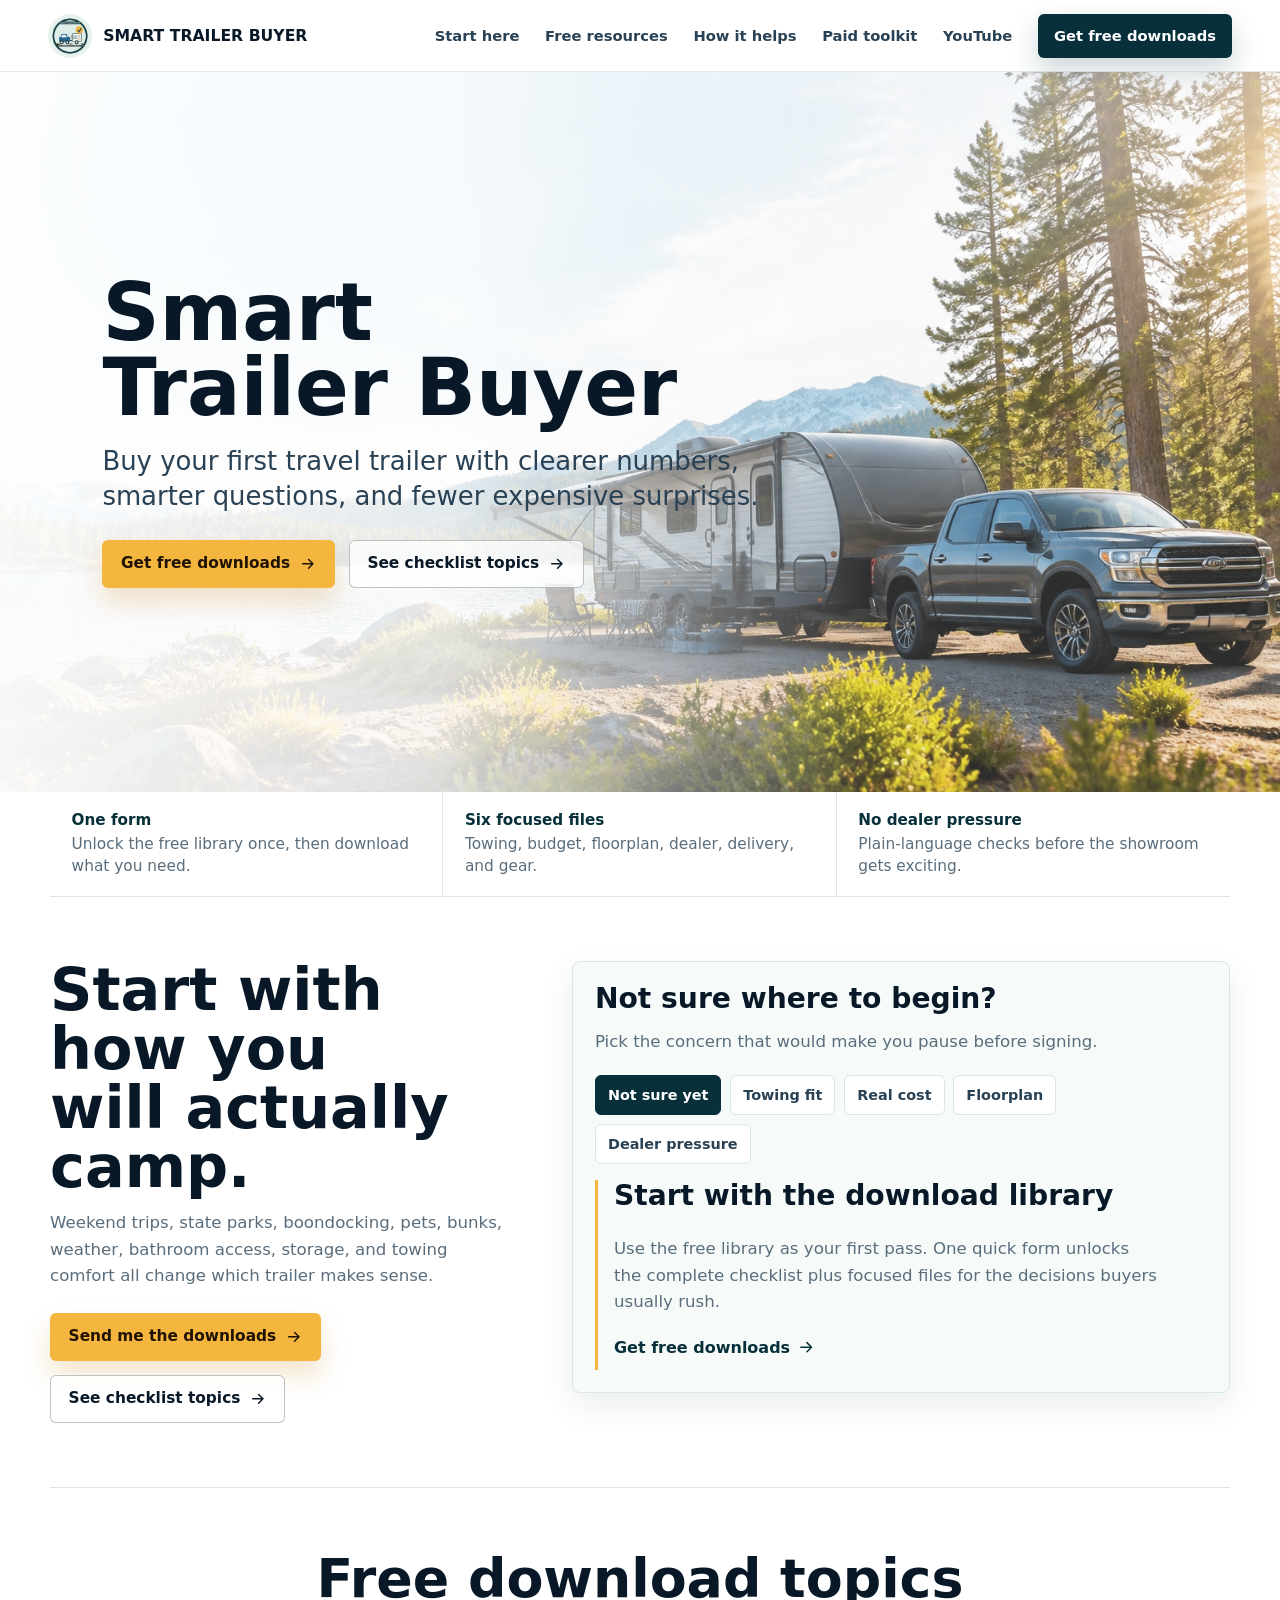
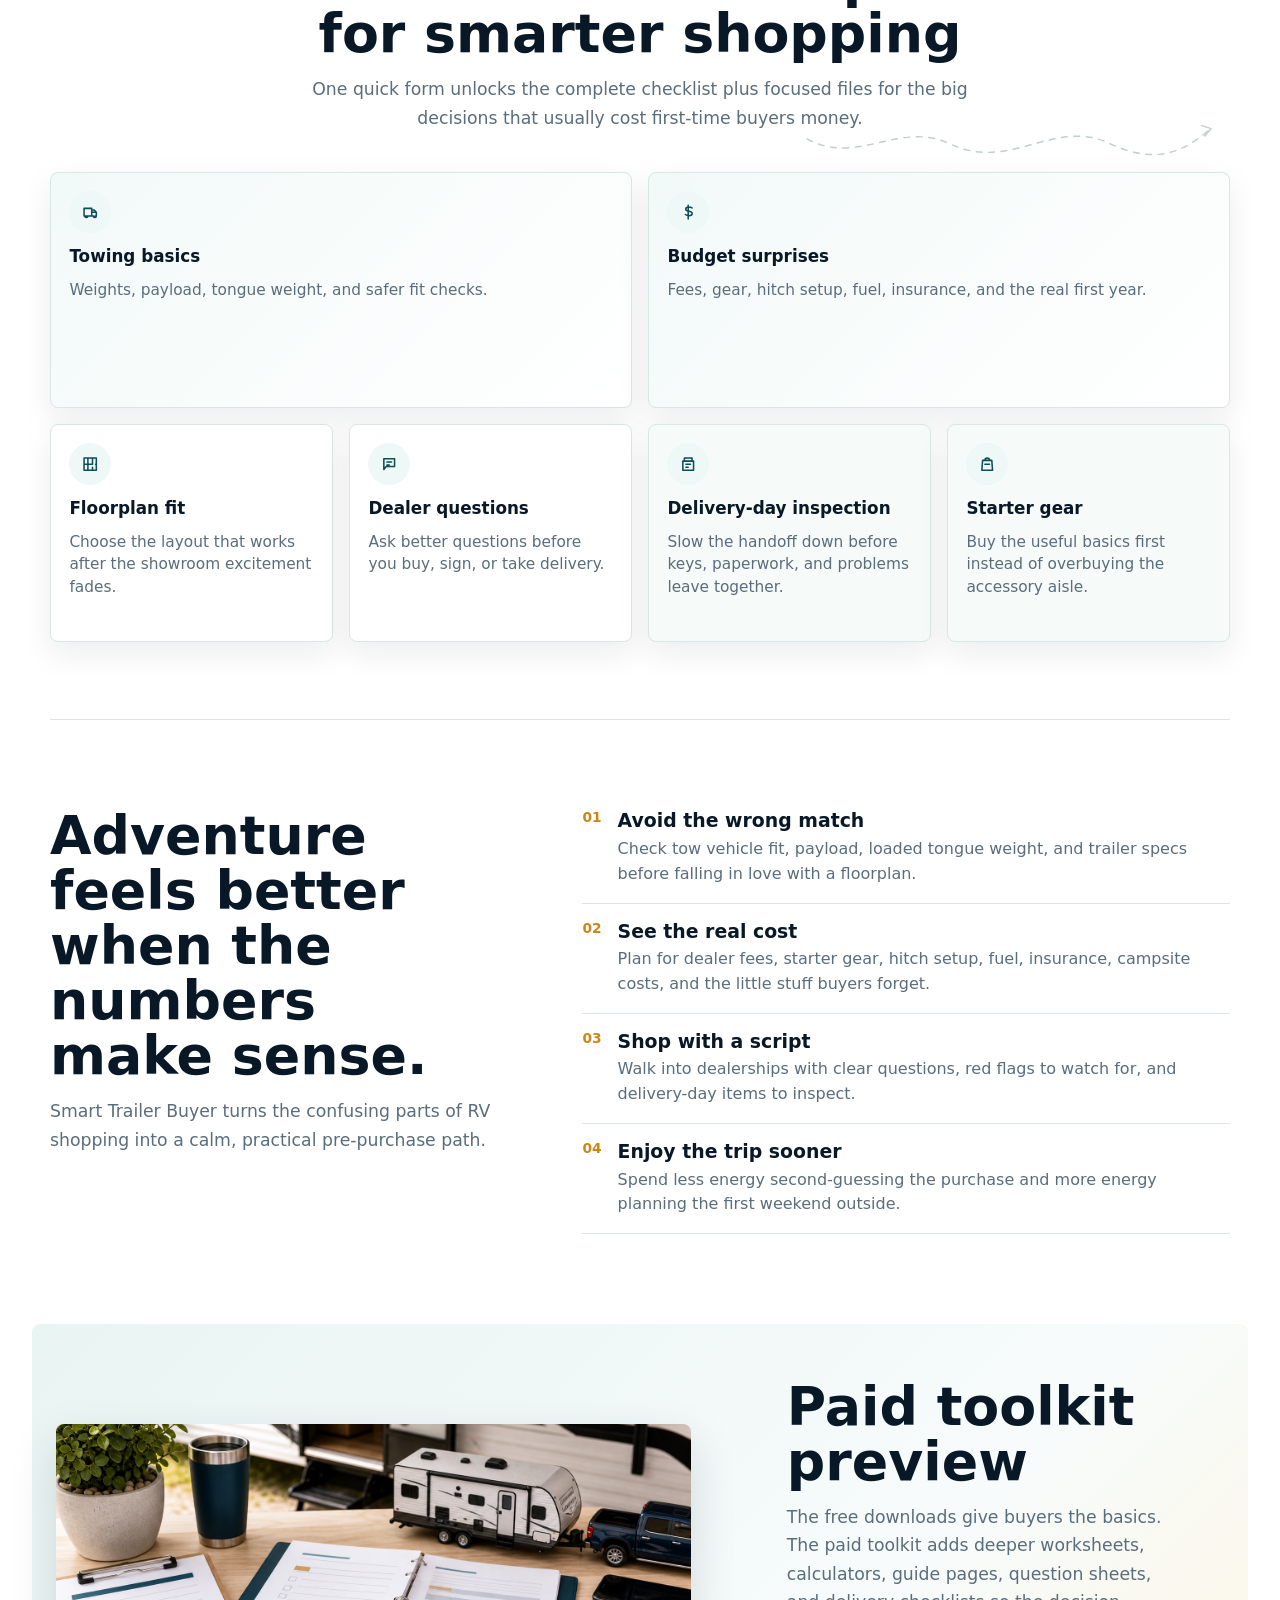
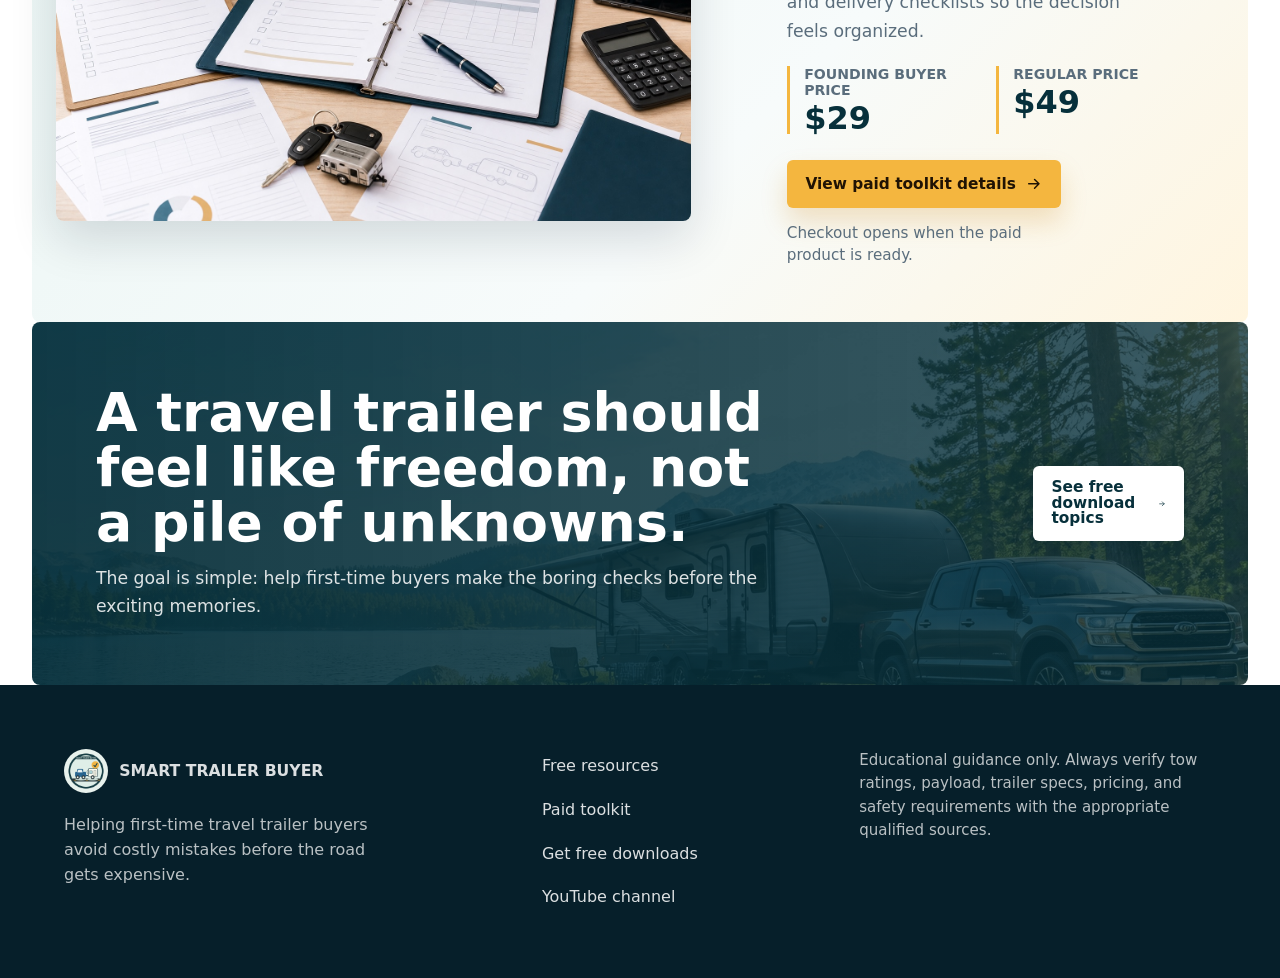
==== commit f115864a: "Polish Smart Trailer Buyer preview" ====
--- a/index.html
+++ b/index.html
@@ -11,7 +11,7 @@
     <meta property="og:title" content="Smart Trailer Buyer" />
     <meta
       property="og:description"
-      content="Free checklist and simple buyer resources for first-time travel trailer shoppers."
+      content="Free buyer checklist and focused download files for first-time travel trailer shoppers."
     />
     <meta property="og:image" content="assets/hero-trailer-campsite.jpg" />
     <meta name="twitter:card" content="summary_large_image" />
@@ -42,7 +42,7 @@
         <a href="paid-toolkit.html">Paid toolkit</a>
         <a href="https://www.youtube.com/channel/UCcExzKB1jj61bRd8XVA95UQ" target="_blank" rel="noreferrer">YouTube</a>
         <a class="nav-cta" href="https://docs.google.com/forms/d/e/1FAIpQLSdH1wYYCZ9SqSf96cUZ6OXz_8ODyXU_800wetMPh14F6tSc_w/viewform" target="_blank" rel="noreferrer">
-          Get the free checklist
+          Get free downloads
         </a>
       </nav>
     </header>
@@ -54,40 +54,55 @@
         <div class="hero-content">
           <h1 id="hero-title">Smart Trailer Buyer</h1>
           <p>
-            Avoid towing, budget, floorplan, dealer, and delivery-day mistakes before you buy your first travel trailer.
+            Buy your first travel trailer with clearer numbers, smarter questions, and fewer expensive surprises.
           </p>
           <div class="hero-actions" aria-label="Primary actions">
             <a class="button button-primary" href="https://docs.google.com/forms/d/e/1FAIpQLSdH1wYYCZ9SqSf96cUZ6OXz_8ODyXU_800wetMPh14F6tSc_w/viewform" target="_blank" rel="noreferrer">
-              Get the free checklist
+              Get free downloads
               <svg aria-hidden="true" viewBox="0 0 24 24">
                 <path d="M5 12h14m-6-6 6 6-6 6" />
               </svg>
             </a>
             <a class="button button-secondary" href="free-resources.html">
-              Browse free folders
-              <svg aria-hidden="true" viewBox="0 0 24 24">
-                <path d="M5 12h14m-6-6 6 6-6 6" />
-              </svg>
-            </a>
-          </div>
+              See checklist topics
+              <svg aria-hidden="true" viewBox="0 0 24 24">
+                <path d="M5 12h14m-6-6 6 6-6 6" />
+              </svg>
+            </a>
+          </div>
+        </div>
+      </section>
+
+      <section class="proof-strip" aria-label="Smart Trailer Buyer quick facts">
+        <div>
+          <strong>One form</strong>
+          <span>Unlock the free library once, then download what you need.</span>
+        </div>
+        <div>
+          <strong>Six focused files</strong>
+          <span>Towing, budget, floorplan, dealer, delivery, and gear.</span>
+        </div>
+        <div>
+          <strong>No dealer pressure</strong>
+          <span>Plain-language checks before the showroom gets exciting.</span>
         </div>
       </section>
 
       <section class="section start-panel" id="start" aria-labelledby="start-title">
         <div class="start-copy">
-          <h2 id="start-title">Start here after the video.</h2>
-          <p>
-            If a Short sent you here, grab the checklist first. It is the fastest way to catch the towing, budget, floorplan, dealer, and delivery-day mistakes before you shop.
+          <h2 id="start-title">Start with how you will actually camp.</h2>
+          <p>
+            Weekend trips, state parks, boondocking, pets, bunks, weather, bathroom access, storage, and towing comfort all change which trailer makes sense.
           </p>
           <div class="start-actions" aria-label="Start here actions">
             <a class="button button-primary" href="https://docs.google.com/forms/d/e/1FAIpQLSdH1wYYCZ9SqSf96cUZ6OXz_8ODyXU_800wetMPh14F6tSc_w/viewform" target="_blank" rel="noreferrer">
-              Send me the checklist
+              Send me the downloads
               <svg aria-hidden="true" viewBox="0 0 24 24">
                 <path d="M5 12h14m-6-6 6 6-6 6" />
               </svg>
             </a>
             <a class="button button-secondary" href="free-resources.html">
-              Browse free folders
+              See checklist topics
               <svg aria-hidden="true" viewBox="0 0 24 24">
                 <path d="M5 12h14m-6-6 6 6-6 6" />
               </svg>
@@ -97,16 +112,16 @@
 
         <div class="buyer-router" data-buyer-router>
           <h3>Not sure where to begin?</h3>
-          <p>Pick the thing you are most worried about.</p>
+          <p>Pick the concern that would make you pause before signing.</p>
           <div class="router-options" role="group" aria-label="Choose your biggest buying concern">
             <button
               class="router-option is-selected"
               type="button"
               data-router-choice
-              data-result-title="Start with the checklist"
-              data-result-copy="Use the free checklist as your first pass. It gives you one calm way to check towing, budget, floorplan, dealer, and delivery-day issues."
+              data-result-title="Start with the download library"
+              data-result-copy="Use the free library as your first pass. One quick form unlocks the complete checklist plus focused files for the decisions buyers usually rush."
               data-result-href="https://docs.google.com/forms/d/e/1FAIpQLSdH1wYYCZ9SqSf96cUZ6OXz_8ODyXU_800wetMPh14F6tSc_w/viewform"
-              data-result-label="Get the free checklist"
+              data-result-label="Get free downloads"
               aria-pressed="true"
             >
               Not sure yet
@@ -130,7 +145,7 @@
               data-result-title="Map the real first-year cost"
               data-result-copy="Look past the monthly payment and check dealer fees, hitch setup, starter gear, fuel, insurance, storage, and campsite costs."
               data-result-href="free-resources.html#budget"
-              data-result-label="Open budget folder"
+              data-result-label="See budget topic"
               aria-pressed="false"
             >
               Real cost
@@ -142,7 +157,7 @@
               data-result-title="Slow down the floorplan decision"
               data-result-copy="Think through beds, storage, bathroom access, rainy-day space, pets, kids, kitchen use, and how the trailer works after the showroom."
               data-result-href="free-resources.html#floorplan"
-              data-result-label="Open floorplan folder"
+              data-result-label="See floorplan topic"
               aria-pressed="false"
             >
               Floorplan
@@ -161,12 +176,12 @@
             </button>
           </div>
           <div class="router-result" aria-live="polite">
-            <h4 data-router-title>Start with the checklist</h4>
+            <h4 data-router-title>Start with the download library</h4>
             <p data-router-copy>
-              Use the free checklist as your first pass. It gives you one calm way to check towing, budget, floorplan, dealer, and delivery-day issues.
+              Use the free library as your first pass. One quick form unlocks the complete checklist plus focused files for the decisions buyers usually rush.
             </p>
             <a data-router-link href="https://docs.google.com/forms/d/e/1FAIpQLSdH1wYYCZ9SqSf96cUZ6OXz_8ODyXU_800wetMPh14F6tSc_w/viewform" target="_blank" rel="noreferrer">
-              Get the free checklist
+              Get free downloads
               <svg aria-hidden="true" viewBox="0 0 24 24">
                 <path d="M5 12h14m-6-6 6 6-6 6" />
               </svg>
@@ -177,9 +192,9 @@
 
       <section class="section section-tight resource-preview" aria-labelledby="resources-title">
         <div class="section-heading">
-          <h2 id="resources-title">Free resource folders for smarter shopping</h2>
-          <p>
-            Start with the checklist, then use each folder to slow down the decisions that usually cost first-time buyers money.
+          <h2 id="resources-title">Free download topics for smarter shopping</h2>
+          <p>
+            One quick form unlocks the complete checklist plus focused files for the big decisions that usually cost first-time buyers money.
           </p>
         </div>
 
@@ -219,6 +234,24 @@
             </span>
             <strong>Dealer questions</strong>
             <span>Ask better questions before you buy, sign, or take delivery.</span>
+          </a>
+          <a class="resource-card" href="free-resources.html#delivery">
+            <span class="icon-shell">
+              <svg aria-hidden="true" viewBox="0 0 24 24">
+                <path d="M7 4h10v4H7V4Zm-2 4h14v12H5V8Zm4 4h6m-6 4h3" />
+              </svg>
+            </span>
+            <strong>Delivery-day inspection</strong>
+            <span>Slow the handoff down before keys, paperwork, and problems leave together.</span>
+          </a>
+          <a class="resource-card" href="free-resources.html#starter-gear">
+            <span class="icon-shell">
+              <svg aria-hidden="true" viewBox="0 0 24 24">
+                <path d="M6 7h12l1 13H5L6 7Zm3 0a3 3 0 0 1 6 0M9 12h6" />
+              </svg>
+            </span>
+            <strong>Starter gear</strong>
+            <span>Buy the useful basics first instead of overbuying the accessory aisle.</span>
           </a>
         </div>
       </section>
@@ -262,7 +295,7 @@
         <div class="toolkit-copy">
           <h2 id="toolkit-title">Paid toolkit preview</h2>
           <p>
-            The free checklist gives buyers the basics. The paid toolkit adds worksheets, calculators, guide pages, question sheets, and delivery checklists so the decision feels organized.
+            The free downloads give buyers the basics. The paid toolkit adds deeper worksheets, calculators, guide pages, question sheets, and delivery checklists so the decision feels organized.
           </p>
           <dl class="price-stack">
             <div>
@@ -294,7 +327,7 @@
           </p>
         </div>
         <a class="button button-light" href="free-resources.html">
-          Open free resource hub
+          See free download topics
           <svg aria-hidden="true" viewBox="0 0 24 24">
             <path d="M5 12h14m-6-6 6 6-6 6" />
           </svg>
@@ -313,7 +346,7 @@
       <nav aria-label="Footer navigation">
         <a href="free-resources.html">Free resources</a>
         <a href="paid-toolkit.html">Paid toolkit</a>
-        <a href="https://drive.google.com/file/d/1xpAdR8IxOlvs1ZzZRCRTf8HUWLI-dLhI/view?usp=drivesdk" target="_blank" rel="noreferrer">Checklist PDF</a>
+        <a href="https://docs.google.com/forms/d/e/1FAIpQLSdH1wYYCZ9SqSf96cUZ6OXz_8ODyXU_800wetMPh14F6tSc_w/viewform" target="_blank" rel="noreferrer">Get free downloads</a>
         <a href="https://www.youtube.com/channel/UCcExzKB1jj61bRd8XVA95UQ" target="_blank" rel="noreferrer">YouTube channel</a>
       </nav>
       <p class="footer-note">
--- a/styles.css
+++ b/styles.css
@@ -17,7 +17,7 @@
   --radius: 8px;
   --radius-sm: 6px;
   --max: 1180px;
-  font-family: Inter, ui-sans-serif, system-ui, -apple-system, BlinkMacSystemFont, "Segoe UI", sans-serif;
+  font-family: "Avenir Next", Avenir, ui-sans-serif, system-ui, -apple-system, BlinkMacSystemFont, "Segoe UI", sans-serif;
   color: var(--ink);
   background: var(--paper);
 }
@@ -64,6 +64,17 @@
   stroke-width: 2;
   stroke-linecap: round;
   stroke-linejoin: round;
+}
+
+h1,
+h2,
+h3 {
+  text-wrap: balance;
+}
+
+p,
+li {
+  text-wrap: pretty;
 }
 
 .skip-link {
@@ -287,6 +298,15 @@
   transform: translateY(-1px);
 }
 
+.button:active,
+.nav-cta:active,
+.router-option:active,
+.resource-card:active,
+.download-card:active,
+.folder-row a:active {
+  transform: translateY(1px) scale(0.99);
+}
+
 .button-primary {
   background: var(--amber);
   color: #201304;
@@ -330,6 +350,39 @@
   width: min(var(--max), calc(100% - clamp(2rem, 7vw, 6rem)));
   margin: 0 auto;
   padding: clamp(4rem, 7vw, 6.5rem) 0;
+}
+
+.proof-strip {
+  display: grid;
+  grid-template-columns: repeat(3, minmax(0, 1fr));
+  width: min(var(--max), calc(100% - clamp(2rem, 7vw, 6rem)));
+  margin: 0 auto;
+  border-bottom: 1px solid var(--line);
+}
+
+.proof-strip div {
+  display: grid;
+  gap: 0.25rem;
+  min-height: 104px;
+  align-content: center;
+  border-right: 1px solid var(--line);
+  padding: 1.15rem clamp(0.9rem, 2vw, 1.35rem);
+}
+
+.proof-strip div:last-child {
+  border-right: 0;
+}
+
+.proof-strip strong {
+  color: var(--teal-deep);
+  font-size: 0.95rem;
+  font-weight: 900;
+}
+
+.proof-strip span {
+  color: var(--muted);
+  font-size: 0.96rem;
+  line-height: 1.45;
 }
 
 .section-tight {
@@ -432,6 +485,7 @@
   width: fit-content;
   align-items: center;
   gap: 0.45rem;
+  min-height: 42px;
   color: var(--teal-deep);
   font-weight: 900;
   text-decoration: none;
@@ -504,13 +558,16 @@
 
 .resource-grid {
   display: grid;
-  grid-template-columns: repeat(4, minmax(0, 1fr));
+  grid-template-columns: repeat(12, minmax(0, 1fr));
   gap: 1rem;
 }
 
 .resource-card {
+  position: relative;
   display: flex;
+  grid-column: span 3;
   min-height: 218px;
+  overflow: hidden;
   flex-direction: column;
   align-items: flex-start;
   gap: 0.8rem;
@@ -523,11 +580,45 @@
   transition: border-color 180ms ease, box-shadow 180ms ease, transform 180ms ease;
 }
 
+.resource-card:nth-child(1),
+.resource-card:nth-child(2) {
+  grid-column: span 6;
+  min-height: 236px;
+  background:
+    linear-gradient(135deg, rgba(238, 248, 246, 0.78), rgba(255, 255, 255, 0.92)),
+    var(--paper);
+}
+
+.resource-card:nth-child(5),
+.resource-card:nth-child(6) {
+  background: var(--mist);
+}
+
+.resource-card::after {
+  position: absolute;
+  right: 1rem;
+  bottom: 1rem;
+  width: 42px;
+  height: 2px;
+  background: var(--amber);
+  content: "";
+  opacity: 0;
+  transform: scaleX(0.4);
+  transform-origin: right;
+  transition: opacity 180ms ease, transform 180ms ease;
+}
+
 .resource-card:hover,
 .resource-card:focus-visible {
   border-color: rgba(15, 76, 85, 0.55);
   box-shadow: var(--shadow);
   transform: translateY(-2px);
+}
+
+.resource-card:hover::after,
+.resource-card:focus-visible::after {
+  opacity: 1;
+  transform: scaleX(1);
 }
 
 .icon-shell {
@@ -712,6 +803,9 @@
 }
 
 .site-footer a {
+  display: inline-flex;
+  min-height: 34px;
+  align-items: center;
   color: rgba(255, 255, 255, 0.86);
   text-decoration: none;
 }
@@ -767,6 +861,25 @@
   display: grid;
   gap: 0;
   padding-top: 0;
+}
+
+.folder-note {
+  display: flex;
+  gap: 0.55rem;
+  align-items: flex-start;
+  border: 1px solid var(--line);
+  border-radius: var(--radius);
+  background: var(--mist);
+  margin-bottom: 1.25rem;
+  padding: 1rem 1.1rem;
+  color: var(--ink-soft);
+  font-size: 0.98rem;
+  line-height: 1.55;
+}
+
+.folder-note strong {
+  flex: 0 0 auto;
+  color: var(--teal-deep);
 }
 
 .folder-row {
@@ -805,7 +918,28 @@
   line-height: 1.6;
 }
 
-.folder-row a {
+.folder-tags {
+  display: flex;
+  flex-wrap: wrap;
+  gap: 0.45rem;
+  margin-top: 0.85rem;
+}
+
+.folder-tags span {
+  display: inline-flex;
+  align-items: center;
+  min-height: 28px;
+  border: 1px solid rgba(216, 230, 228, 0.9);
+  border-radius: 999px;
+  background: var(--mist);
+  color: var(--ink-soft);
+  padding: 0.35rem 0.6rem;
+  font-size: 0.78rem;
+  font-weight: 800;
+}
+
+.folder-row a,
+.folder-status {
   display: inline-flex;
   align-items: center;
   justify-content: center;
@@ -818,10 +952,109 @@
   text-decoration: none;
 }
 
+.folder-status {
+  background: var(--sky);
+  color: var(--teal);
+}
+
 .folder-row a:hover,
 .folder-row a:focus-visible {
   border-color: var(--teal);
   background: var(--sky);
+}
+
+.library-hero {
+  min-height: 44svh;
+}
+
+.library-helper {
+  max-width: 620px;
+  color: var(--teal-deep) !important;
+  font-size: 1rem !important;
+  font-weight: 750;
+}
+
+.download-library {
+  padding-top: 0;
+}
+
+.download-grid {
+  display: grid;
+  gap: 0.9rem;
+}
+
+.download-card {
+  display: grid;
+  grid-template-columns: 74px minmax(0, 1fr) auto;
+  gap: 1rem;
+  align-items: center;
+  border: 1px solid var(--line);
+  border-radius: var(--radius);
+  background: var(--paper);
+  padding: 1rem;
+  color: var(--ink);
+  text-decoration: none;
+  box-shadow: var(--shadow-soft);
+  transition: border-color 180ms ease, box-shadow 180ms ease, transform 180ms ease;
+}
+
+.download-card:hover,
+.download-card:focus-visible {
+  border-color: rgba(15, 76, 85, 0.55);
+  box-shadow: var(--shadow);
+  transform: translateY(-1px);
+}
+
+.featured-download {
+  background: var(--mist);
+}
+
+.download-number {
+  display: inline-flex;
+  align-items: center;
+  justify-content: center;
+  width: 58px;
+  height: 58px;
+  border-radius: 50%;
+  background: var(--sky);
+  color: var(--teal);
+  font-size: 0.88rem;
+  font-weight: 900;
+  text-transform: uppercase;
+}
+
+.download-copy {
+  display: grid;
+  gap: 0.32rem;
+}
+
+.download-copy strong {
+  color: var(--ink);
+  font-size: 1.08rem;
+}
+
+.download-copy span {
+  color: var(--muted);
+  line-height: 1.48;
+}
+
+.download-copy .download-meta {
+  color: var(--teal);
+  font-size: 0.84rem;
+  font-weight: 900;
+}
+
+.download-action {
+  display: inline-flex;
+  align-items: center;
+  justify-content: center;
+  min-height: 42px;
+  border: 1px solid var(--line);
+  border-radius: var(--radius-sm);
+  padding: 0.7rem 0.9rem;
+  color: var(--teal-deep);
+  font-weight: 800;
+  white-space: nowrap;
 }
 
 .cta-strip {
@@ -895,6 +1128,17 @@
 :focus-visible {
   outline: 3px solid rgba(244, 182, 63, 0.9);
   outline-offset: 3px;
+}
+
+.reveal-on-scroll {
+  opacity: 0;
+  transform: translateY(16px);
+  transition: opacity 520ms ease, transform 520ms ease;
+}
+
+.reveal-on-scroll.is-visible {
+  opacity: 1;
+  transform: translateY(0);
 }
 
 @media (max-width: 980px) {
@@ -948,8 +1192,25 @@
     display: none;
   }
 
+  .proof-strip,
   .resource-grid {
     grid-template-columns: repeat(2, minmax(0, 1fr));
+  }
+
+  .proof-strip div:nth-child(2) {
+    border-right: 0;
+  }
+
+  .proof-strip div:last-child {
+    grid-column: 1 / -1;
+    min-height: 84px;
+    border-top: 1px solid var(--line);
+  }
+
+  .resource-card,
+  .resource-card:nth-child(1),
+  .resource-card:nth-child(2) {
+    grid-column: auto;
   }
 
   .split-section,
@@ -1001,6 +1262,16 @@
     font-size: clamp(2.65rem, 15vw, 4rem);
   }
 
+  .page-hero {
+    padding-top: 3rem;
+    padding-bottom: 1.25rem;
+  }
+
+  .compact-hero,
+  .library-hero {
+    min-height: 0;
+  }
+
   .hero p,
   .page-hero p {
     font-size: 1.13rem;
@@ -1022,7 +1293,8 @@
   .toolkit-band,
   .scenic-band,
   .cta-strip,
-  .page-hero {
+  .page-hero,
+  .proof-strip {
     width: min(100% - 1.5rem, var(--max));
   }
 
@@ -1036,10 +1308,54 @@
     grid-template-columns: 1fr;
     gap: 0.8rem;
     align-items: start;
-  }
-
-  .folder-row a {
+    padding: 1.25rem 0;
+  }
+
+  .folder-number {
+    width: 48px;
+    height: 48px;
+  }
+
+  .folder-row a,
+  .folder-status {
     width: 100%;
+  }
+
+  .download-card {
+    grid-template-columns: 1fr;
+    gap: 0.75rem;
+  }
+
+  .download-action {
+    width: 100%;
+  }
+
+  .proof-strip {
+    grid-template-columns: 1fr;
+    border-top: 1px solid var(--line);
+  }
+
+  .proof-strip div,
+  .proof-strip div:nth-child(2),
+  .proof-strip div:last-child {
+    grid-column: auto;
+    min-height: 82px;
+    border-top: 0;
+    border-right: 0;
+    border-bottom: 1px solid var(--line);
+  }
+
+  .proof-strip div:last-child {
+    border-bottom: 0;
+  }
+
+  .site-footer nav a {
+    min-height: 44px;
+  }
+
+  .folder-note {
+    flex-direction: column;
+    gap: 0.2rem;
   }
 
   .scenic-band,
@@ -1064,4 +1380,9 @@
     animation-duration: 0.001ms !important;
     animation-iteration-count: 1 !important;
   }
-}
+
+  .reveal-on-scroll {
+    opacity: 1;
+    transform: none;
+  }
+}
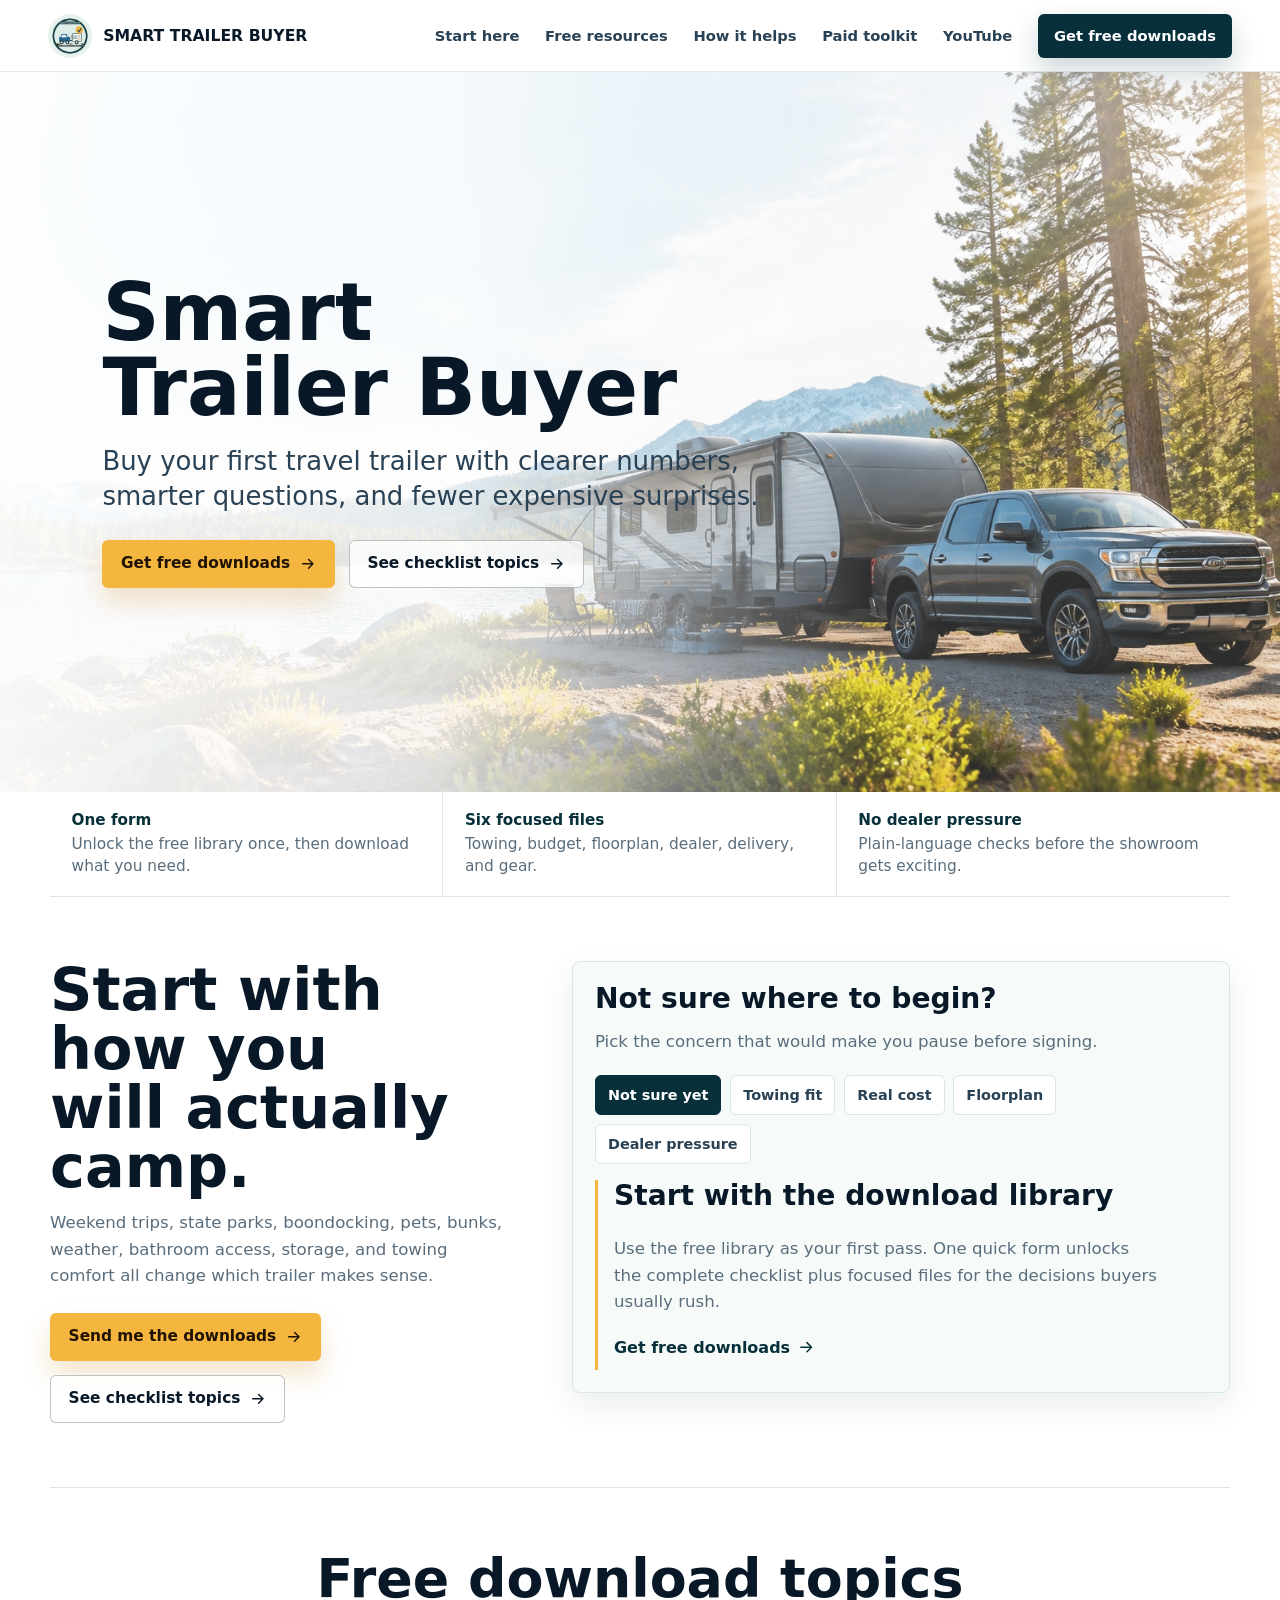
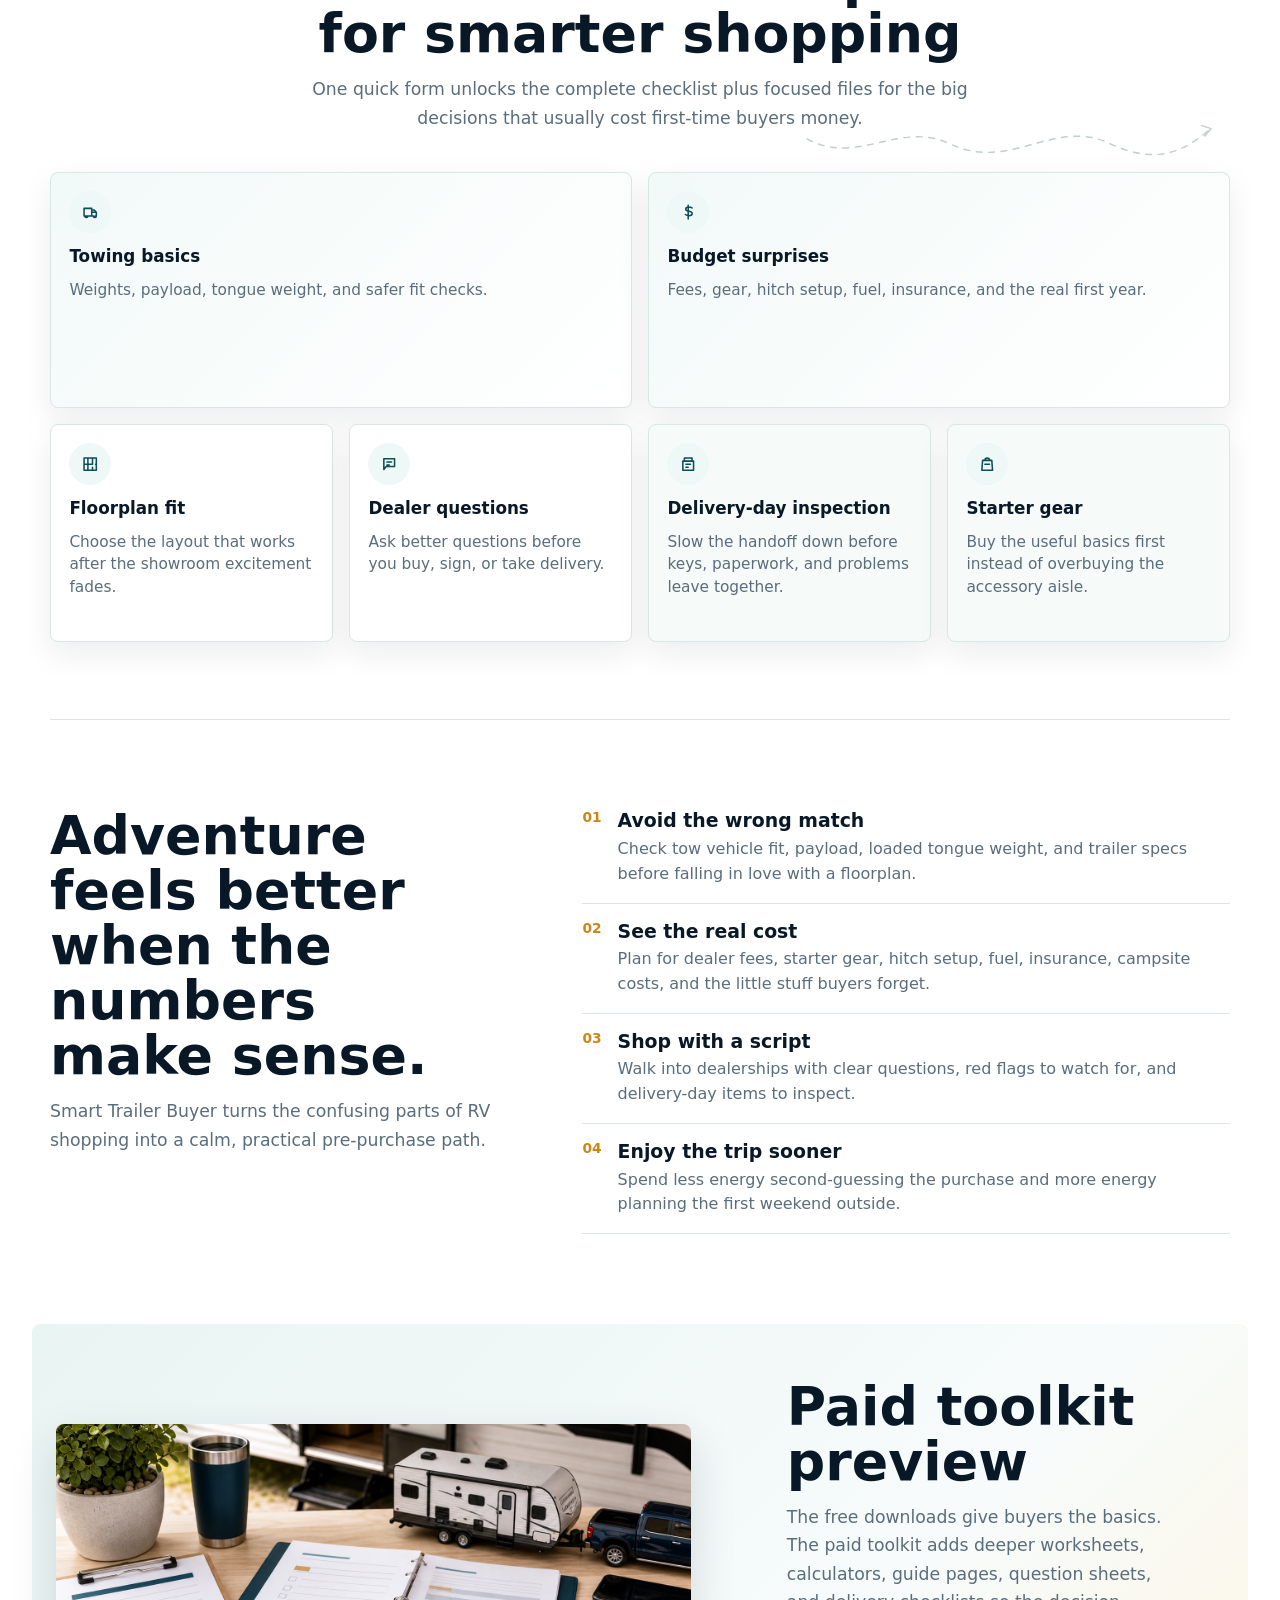
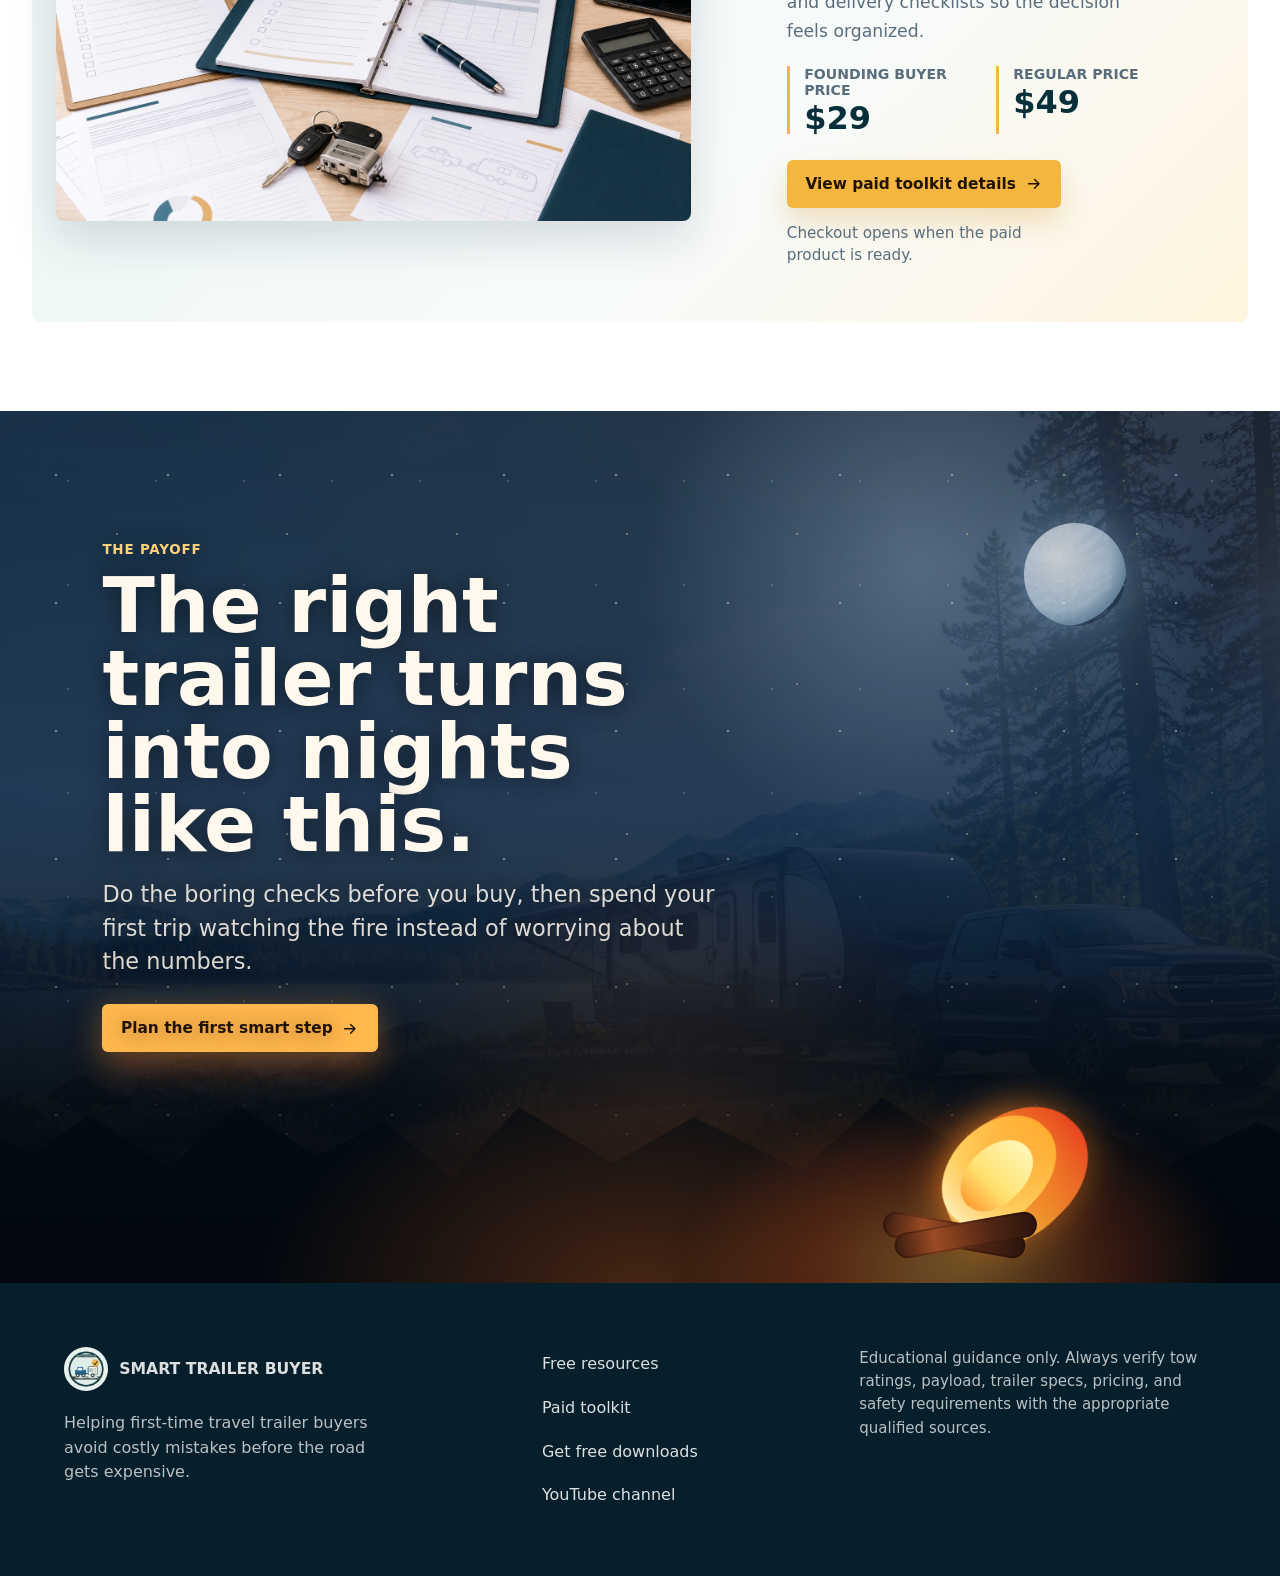
==== commit b1699914: "Add night campfire scroll scene" ====
--- a/index.html
+++ b/index.html
@@ -17,7 +17,7 @@
     <meta name="twitter:card" content="summary_large_image" />
     <title>Smart Trailer Buyer | First-Time Travel Trailer Help</title>
     <link rel="preload" href="assets/hero-trailer-campsite.jpg" as="image" />
-    <link rel="stylesheet" href="styles.css" />
+    <link rel="stylesheet" href="styles.css?v=night-20260605" />
   </head>
   <body>
     <a class="skip-link" href="#main">Skip to content</a>
@@ -319,19 +319,40 @@
         </div>
       </section>
 
-      <section class="section scenic-band" aria-labelledby="scenic-title">
-        <div>
-          <h2 id="scenic-title">A travel trailer should feel like freedom, not a pile of unknowns.</h2>
-          <p>
-            The goal is simple: help first-time buyers make the boring checks before the exciting memories.
-          </p>
-        </div>
-        <a class="button button-light" href="free-resources.html">
-          See free download topics
-          <svg aria-hidden="true" viewBox="0 0 24 24">
-            <path d="M5 12h14m-6-6 6 6-6 6" />
-          </svg>
-        </a>
+      <section class="night-camp" data-night-camp aria-labelledby="scenic-title">
+        <div class="night-sky" aria-hidden="true">
+          <span class="moon"></span>
+          <span class="stars stars-near"></span>
+          <span class="stars stars-far"></span>
+          <span class="shooting-star"></span>
+          <span class="tree-line"></span>
+        </div>
+        <div class="campfire-scene" aria-hidden="true">
+          <span class="campfire-glow"></span>
+          <span class="spark spark-one"></span>
+          <span class="spark spark-two"></span>
+          <span class="spark spark-three"></span>
+          <span class="flame flame-back"></span>
+          <span class="flame flame-mid"></span>
+          <span class="flame flame-front"></span>
+          <span class="ember ember-one"></span>
+          <span class="ember ember-two"></span>
+          <span class="log log-left"></span>
+          <span class="log log-right"></span>
+        </div>
+        <div class="night-camp-copy">
+          <span class="night-kicker">The payoff</span>
+          <h2 id="scenic-title">The right trailer turns into nights like this.</h2>
+          <p>
+            Do the boring checks before you buy, then spend your first trip watching the fire instead of worrying about the numbers.
+          </p>
+          <a class="button button-fire" href="free-resources.html">
+            Plan the first smart step
+            <svg aria-hidden="true" viewBox="0 0 24 24">
+              <path d="M5 12h14m-6-6 6 6-6 6" />
+            </svg>
+          </a>
+        </div>
       </section>
     </main>
 
@@ -354,6 +375,6 @@
       </p>
     </footer>
 
-    <script src="script.js"></script>
+    <script src="script.js?v=night-20260605"></script>
   </body>
 </html>
--- a/styles.css
+++ b/styles.css
@@ -337,6 +337,19 @@
   box-shadow: 0 16px 34px rgba(3, 28, 35, 0.18);
 }
 
+.button-fire {
+  background: #ffb84d;
+  color: #221204;
+  box-shadow:
+    0 18px 34px rgba(255, 119, 36, 0.28),
+    0 0 32px rgba(255, 184, 77, 0.22);
+}
+
+.button-fire:hover,
+.button-fire:focus-visible {
+  background: #ffd17a;
+}
+
 .button-disabled,
 .button-disabled:hover {
   cursor: not-allowed;
@@ -775,6 +788,390 @@
   opacity: 0.86;
 }
 
+.night-camp {
+  position: relative;
+  display: grid;
+  min-height: min(860px, 92svh);
+  overflow: hidden;
+  align-items: end;
+  isolation: isolate;
+  scroll-margin-top: 78px;
+  margin-top: clamp(3rem, 7vw, 6rem);
+  padding: clamp(5rem, 10vw, 8rem) clamp(1.25rem, 8vw, 7.5rem) clamp(4rem, 8vw, 6.5rem);
+  color: var(--paper);
+  background:
+    radial-gradient(circle at 72% 18%, rgba(185, 221, 255, 0.28), transparent 24%),
+    radial-gradient(circle at 52% 82%, rgba(255, 125, 43, var(--fire-sky-opacity, 0.18)), transparent 30%),
+    linear-gradient(180deg, #071629 0%, #0b2340 45%, #07131f 76%, #030912 100%);
+}
+
+.night-camp::before {
+  position: absolute;
+  inset: 0;
+  z-index: -3;
+  background:
+    linear-gradient(180deg, rgba(6, 18, 34, 0.1), rgba(4, 9, 18, 0.72)),
+    url("assets/hero-trailer-campsite.jpg") center / cover;
+  content: "";
+  opacity: 0.18;
+  mix-blend-mode: screen;
+}
+
+.night-camp::after {
+  position: absolute;
+  right: 0;
+  bottom: 0;
+  left: 0;
+  z-index: -1;
+  height: 42%;
+  background:
+    radial-gradient(ellipse at 50% 100%, rgba(255, 119, 36, 0.26), transparent 42%),
+    linear-gradient(180deg, transparent 0%, rgba(2, 7, 13, 0.92) 86%);
+  content: "";
+}
+
+.night-sky,
+.night-sky span,
+.campfire-scene span {
+  position: absolute;
+  pointer-events: none;
+}
+
+.night-sky {
+  inset: 0;
+  z-index: -2;
+}
+
+.moon {
+  top: clamp(4rem, 9vw, 7rem);
+  right: clamp(2rem, 12vw, 10rem);
+  width: clamp(4.2rem, 8vw, 7rem);
+  aspect-ratio: 1;
+  border-radius: 50%;
+  background:
+    radial-gradient(circle at 35% 34%, rgba(255, 255, 255, 0.98), rgba(221, 241, 255, 0.82) 55%, rgba(161, 203, 236, 0.64) 72%, transparent 73%);
+  box-shadow:
+    0 0 48px rgba(185, 221, 255, 0.42),
+    0 0 120px rgba(129, 187, 236, 0.3);
+  opacity: var(--moon-opacity, 0.74);
+}
+
+.stars {
+  inset: 0;
+  background-repeat: repeat;
+  opacity: var(--stars-opacity, 0.42);
+  animation: starDrift 18s linear infinite;
+}
+
+.stars-near {
+  background-image:
+    radial-gradient(circle, rgba(255, 255, 255, 0.95) 0 1px, transparent 1.6px),
+    radial-gradient(circle, rgba(255, 230, 177, 0.8) 0 1px, transparent 1.5px);
+  background-position: 0 0, 32px 48px;
+  background-size: 112px 128px, 170px 150px;
+}
+
+.stars-far {
+  background-image:
+    radial-gradient(circle, rgba(210, 235, 255, 0.7) 0 1px, transparent 1.4px);
+  background-position: 24px 18px;
+  background-size: 88px 104px;
+  opacity: var(--stars-far-opacity, 0.28);
+  animation-duration: 26s;
+}
+
+.shooting-star {
+  top: 22%;
+  left: 12%;
+  width: 8rem;
+  height: 2px;
+  border-radius: 999px;
+  background: linear-gradient(90deg, transparent, rgba(255, 255, 255, 0.95), transparent);
+  opacity: 0;
+  transform: rotate(-18deg);
+  animation: shootingStar 7s ease-in-out infinite;
+}
+
+.tree-line {
+  right: -2rem;
+  bottom: 0;
+  left: -2rem;
+  height: 28%;
+  background:
+    linear-gradient(135deg, transparent 18px, #06101a 0) 0 100% / 38px 64px repeat-x,
+    linear-gradient(225deg, transparent 18px, #04101a 0) 0 100% / 44px 76px repeat-x,
+    linear-gradient(180deg, transparent 16%, #03101a 17% 100%);
+  clip-path: polygon(0 36%, 5% 47%, 9% 31%, 15% 53%, 20% 27%, 26% 48%, 31% 34%, 36% 57%, 41% 28%, 48% 51%, 54% 32%, 62% 54%, 68% 24%, 75% 49%, 82% 29%, 89% 52%, 96% 34%, 100% 45%, 100% 100%, 0 100%);
+  opacity: 0.92;
+}
+
+.night-camp-copy {
+  position: relative;
+  z-index: 2;
+  width: min(690px, 100%);
+  padding-bottom: clamp(4.4rem, 11vw, 8rem);
+  text-shadow: 0 2px 22px rgba(0, 0, 0, 0.48);
+}
+
+.night-kicker {
+  display: inline-flex;
+  margin-bottom: 0.8rem;
+  color: #ffd07a;
+  font-size: 0.84rem;
+  font-weight: 900;
+  letter-spacing: 0.06em;
+  text-transform: uppercase;
+}
+
+.night-camp h2 {
+  max-width: 780px;
+  margin: 0;
+  color: #fff8ed;
+  font-size: clamp(2.7rem, 6vw, 5.8rem);
+  line-height: 0.95;
+}
+
+.night-camp p {
+  max-width: 620px;
+  margin: 1rem 0 0;
+  color: rgba(255, 248, 237, 0.86);
+  font-size: clamp(1.08rem, 2vw, 1.4rem);
+  line-height: 1.5;
+}
+
+.night-camp .button {
+  margin-top: 1.6rem;
+}
+
+.campfire-scene {
+  position: absolute;
+  right: clamp(1rem, 11vw, 10rem);
+  bottom: clamp(-1.25rem, -1vw, 0rem);
+  z-index: 1;
+  width: clamp(15rem, 28vw, 25rem);
+  height: clamp(14rem, 25vw, 23rem);
+  pointer-events: none;
+  transform: translateY(var(--camp-rise, 22px));
+}
+
+.campfire-glow {
+  right: 50%;
+  bottom: -22%;
+  width: 150%;
+  height: 92%;
+  border-radius: 50%;
+  background:
+    radial-gradient(ellipse at 50% 58%, rgba(255, 185, 72, 0.42), rgba(255, 96, 28, 0.22) 38%, transparent 72%);
+  filter: blur(14px);
+  transform: translateX(50%);
+  animation: glowPulse 2.8s ease-in-out infinite;
+}
+
+.flame {
+  left: 50%;
+  bottom: 27%;
+  border-radius: 54% 46% 50% 50%;
+  transform-origin: 50% 100%;
+  filter: drop-shadow(0 0 20px rgba(255, 138, 33, 0.52));
+  animation: fireFlicker 1.25s ease-in-out infinite alternate;
+}
+
+.flame-back {
+  width: 7.4rem;
+  height: 9.8rem;
+  background: linear-gradient(180deg, #ff4b22 0%, #ff9a2f 54%, #ffdb72 100%);
+  transform: translateX(-50%) rotate(45deg);
+  opacity: 0.9;
+}
+
+.flame-mid {
+  bottom: 31%;
+  width: 5.8rem;
+  height: 8rem;
+  background: linear-gradient(180deg, #ffad2f 0%, #ffd968 66%, #fff2b8 100%);
+  transform: translateX(-56%) rotate(43deg);
+  animation-duration: 0.92s;
+}
+
+.flame-front {
+  bottom: 35%;
+  width: 3.5rem;
+  height: 5.2rem;
+  background: linear-gradient(180deg, #fff7b8 0%, #ffe16f 62%, #ff9f33 100%);
+  transform: translateX(-37%) rotate(44deg);
+  animation-duration: 0.68s;
+}
+
+.log {
+  bottom: 22%;
+  left: 50%;
+  width: 9rem;
+  height: 1.6rem;
+  border-radius: 999px;
+  background:
+    linear-gradient(90deg, #3b1c10, #9b4b23 28%, #502514 68%, #2b140d);
+  box-shadow: inset 0 0 0 2px rgba(26, 9, 4, 0.28);
+}
+
+.log-left {
+  transform: translateX(-54%) rotate(10deg);
+}
+
+.log-right {
+  transform: translateX(-46%) rotate(-10deg);
+}
+
+.ember {
+  bottom: 24%;
+  width: 0.55rem;
+  aspect-ratio: 1;
+  border-radius: 50%;
+  background: #ffcc62;
+  box-shadow: 0 0 16px rgba(255, 176, 61, 0.8);
+  animation: emberPulse 1.8s ease-in-out infinite;
+}
+
+.ember-one {
+  left: 34%;
+}
+
+.ember-two {
+  right: 34%;
+  animation-delay: 0.5s;
+}
+
+.spark {
+  left: 50%;
+  bottom: 48%;
+  width: 0.36rem;
+  aspect-ratio: 1;
+  border-radius: 50%;
+  background: #ffe09a;
+  box-shadow: 0 0 14px rgba(255, 216, 136, 0.9);
+  opacity: 0;
+  animation: sparkRise 2.2s ease-in-out infinite;
+}
+
+.spark-one {
+  margin-left: -2rem;
+}
+
+.spark-two {
+  margin-left: 1.1rem;
+  animation-delay: 0.72s;
+}
+
+.spark-three {
+  margin-left: 3rem;
+  animation-delay: 1.3s;
+}
+
+body.night-mode .site-header {
+  background: rgba(4, 12, 22, 0.84);
+  border-bottom-color: rgba(151, 184, 202, 0.22);
+  color: var(--paper);
+}
+
+body.night-mode .brand,
+body.night-mode .site-nav {
+  color: rgba(255, 255, 255, 0.9);
+}
+
+body.night-mode .nav-toggle {
+  border-color: rgba(255, 255, 255, 0.2);
+  background: rgba(255, 255, 255, 0.08);
+  color: var(--paper);
+}
+
+body.night-mode .nav-cta {
+  background: #ffb84d;
+  color: #201304;
+}
+
+@keyframes starDrift {
+  from {
+    transform: translate3d(0, 0, 0);
+  }
+
+  to {
+    transform: translate3d(-24px, 18px, 0);
+  }
+}
+
+@keyframes shootingStar {
+  0%,
+  72%,
+  100% {
+    opacity: 0;
+    transform: translate3d(-12vw, 0, 0) rotate(-18deg);
+  }
+
+  78% {
+    opacity: 0.9;
+  }
+
+  88% {
+    opacity: 0;
+    transform: translate3d(58vw, 18vh, 0) rotate(-18deg);
+  }
+}
+
+@keyframes fireFlicker {
+  0% {
+    transform: translateX(-50%) rotate(42deg) scaleY(0.96) scaleX(1.04);
+  }
+
+  50% {
+    transform: translateX(-52%) rotate(45deg) scaleY(1.05) scaleX(0.96);
+  }
+
+  100% {
+    transform: translateX(-48%) rotate(39deg) scaleY(0.98) scaleX(1.06);
+  }
+}
+
+@keyframes glowPulse {
+  0%,
+  100% {
+    opacity: 0.76;
+    transform: translateX(50%) scale(0.98);
+  }
+
+  50% {
+    opacity: 1;
+    transform: translateX(50%) scale(1.06);
+  }
+}
+
+@keyframes emberPulse {
+  0%,
+  100% {
+    opacity: 0.55;
+    transform: scale(0.92);
+  }
+
+  50% {
+    opacity: 1;
+    transform: scale(1.18);
+  }
+}
+
+@keyframes sparkRise {
+  0% {
+    opacity: 0;
+    transform: translate3d(0, 0, 0) scale(0.7);
+  }
+
+  18% {
+    opacity: 1;
+  }
+
+  100% {
+    opacity: 0;
+    transform: translate3d(1.5rem, -8.5rem, 0) scale(0.2);
+  }
+}
+
 .site-footer {
   display: grid;
   grid-template-columns: minmax(260px, 1.25fr) minmax(220px, 0.8fr) minmax(260px, 1fr);
@@ -1166,6 +1563,11 @@
     display: flex;
   }
 
+  body.night-mode .site-nav {
+    border-color: rgba(255, 255, 255, 0.18);
+    background: rgba(5, 17, 31, 0.96);
+  }
+
   .site-nav a {
     padding: 0.85rem;
   }
@@ -1364,6 +1766,45 @@
     flex-direction: column;
   }
 
+  .night-camp {
+    align-items: center;
+    min-height: 92svh;
+    scroll-margin-top: 72px;
+    margin-top: 3rem;
+    padding: 5.5rem 1.05rem 2rem;
+  }
+
+  .night-camp-copy {
+    padding-top: 1rem;
+    padding-bottom: 12.8rem;
+  }
+
+  .night-kicker {
+    font-size: 0.78rem;
+  }
+
+  .night-camp h2 {
+    font-size: clamp(2.55rem, 14vw, 4.2rem);
+  }
+
+  .campfire-scene {
+    right: 50%;
+    bottom: -1.15rem;
+    width: min(78vw, 21rem);
+    height: min(74vw, 20rem);
+    transform: translateX(50%) translateY(var(--camp-rise, 22px));
+  }
+
+  .moon {
+    top: 2.1rem;
+    right: 1.2rem;
+    width: 4.3rem;
+  }
+
+  .tree-line {
+    height: 24%;
+  }
+
   .toolkit-band,
   .checkout-hold,
   .included-list {
@@ -1385,4 +1826,13 @@
     opacity: 1;
     transform: none;
   }
-}
+
+  .stars,
+  .shooting-star,
+  .flame,
+  .campfire-glow,
+  .ember,
+  .spark {
+    animation: none !important;
+  }
+}
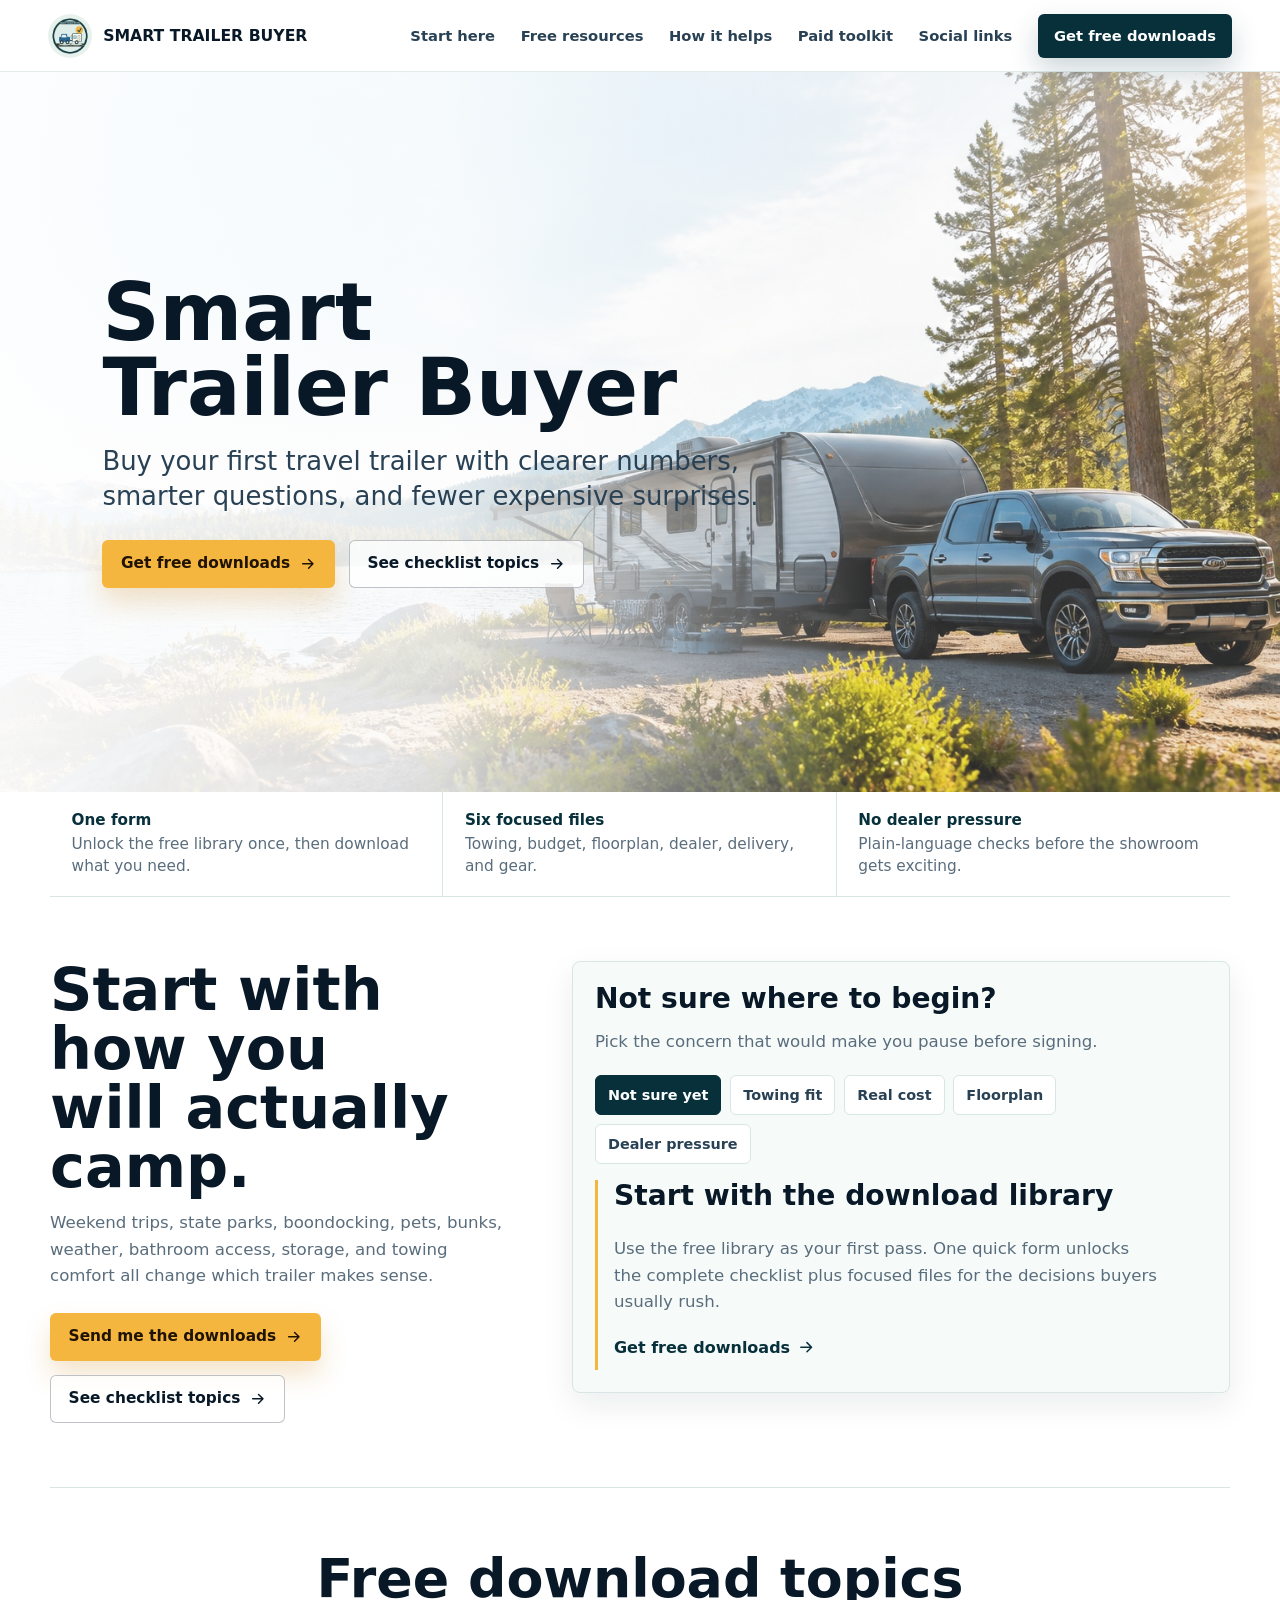
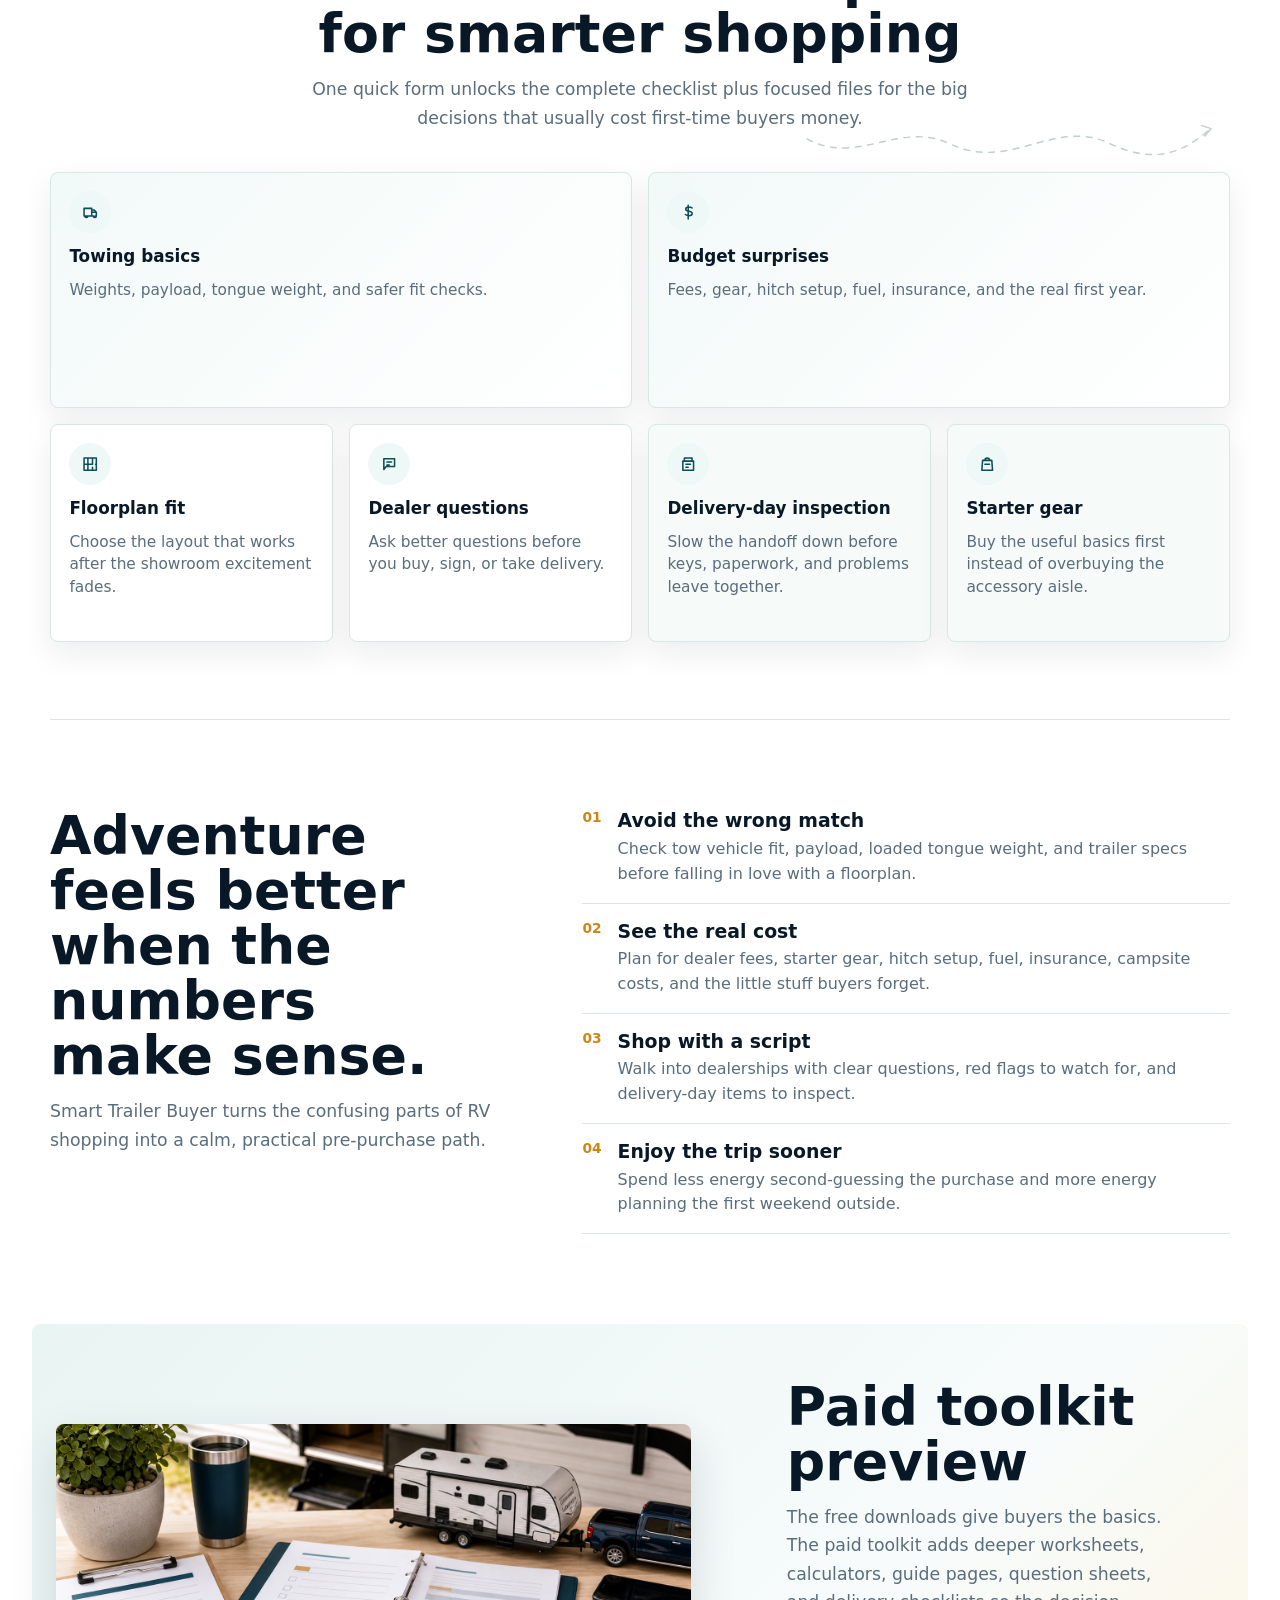
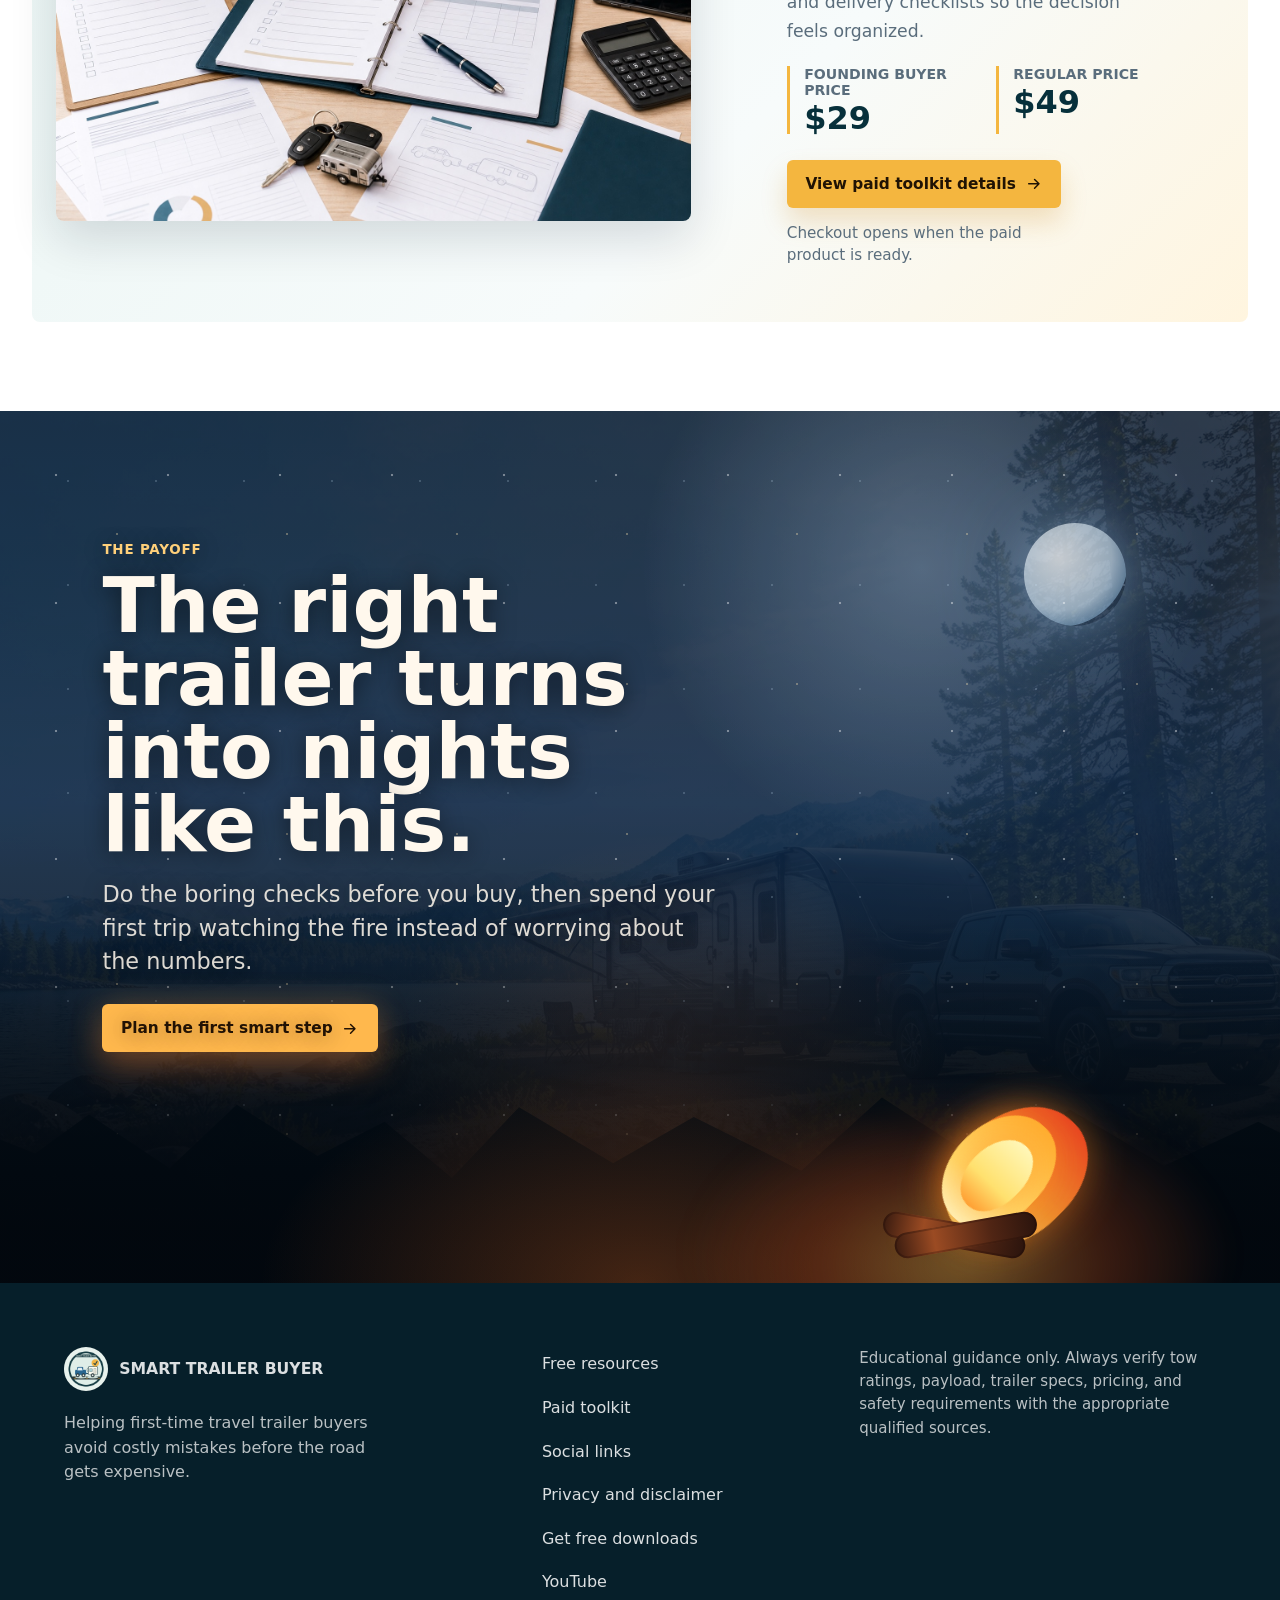
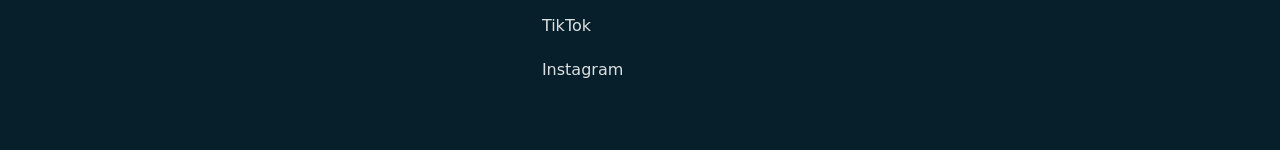
==== commit d7fe1691: "Add launch funnel foundation" ====
--- a/index.html
+++ b/index.html
@@ -7,17 +7,29 @@
       name="description"
       content="Smart Trailer Buyer helps first-time travel trailer shoppers avoid towing, budget, floorplan, dealer, and delivery-day mistakes before they buy."
     />
+    <meta name="theme-color" content="#07303b" />
+    <link rel="canonical" href="https://smarttrailerbuyer.com/" />
     <meta property="og:type" content="website" />
+    <meta property="og:site_name" content="Smart Trailer Buyer" />
+    <meta property="og:url" content="https://smarttrailerbuyer.com/" />
     <meta property="og:title" content="Smart Trailer Buyer" />
     <meta
       property="og:description"
       content="Free buyer checklist and focused download files for first-time travel trailer shoppers."
     />
-    <meta property="og:image" content="assets/hero-trailer-campsite.jpg" />
+    <meta property="og:image" content="https://smarttrailerbuyer.com/assets/hero-trailer-campsite.jpg" />
     <meta name="twitter:card" content="summary_large_image" />
+    <meta name="twitter:title" content="Smart Trailer Buyer" />
+    <meta
+      name="twitter:description"
+      content="Free buyer checklist and focused download files for first-time travel trailer shoppers."
+    />
+    <meta name="twitter:image" content="https://smarttrailerbuyer.com/assets/hero-trailer-campsite.jpg" />
     <title>Smart Trailer Buyer | First-Time Travel Trailer Help</title>
     <link rel="preload" href="assets/hero-trailer-campsite.jpg" as="image" />
-    <link rel="stylesheet" href="styles.css?v=night-20260605" />
+    <link rel="stylesheet" href="styles.css?v=launch-20260623" />
+    <link rel="icon" href="assets/smart-trailer-buyer-mark.png" />
+    <script defer src="analytics-loader.js?v=launch-20260623"></script>
   </head>
   <body>
     <a class="skip-link" href="#main">Skip to content</a>
@@ -40,8 +52,8 @@
         <a href="free-resources.html">Free resources</a>
         <a href="index.html#how-it-helps">How it helps</a>
         <a href="paid-toolkit.html">Paid toolkit</a>
-        <a href="https://www.youtube.com/channel/UCcExzKB1jj61bRd8XVA95UQ" target="_blank" rel="noreferrer">YouTube</a>
-        <a class="nav-cta" href="https://docs.google.com/forms/d/e/1FAIpQLSdH1wYYCZ9SqSf96cUZ6OXz_8ODyXU_800wetMPh14F6tSc_w/viewform" target="_blank" rel="noreferrer">
+        <a href="links.html">Social links</a>
+        <a class="nav-cta" href="https://docs.google.com/forms/d/e/1FAIpQLSdH1wYYCZ9SqSf96cUZ6OXz_8ODyXU_800wetMPh14F6tSc_w/viewform?utm_source=website&utm_medium=site&utm_campaign=checklist" target="_blank" rel="noreferrer" data-location="nav">
           Get free downloads
         </a>
       </nav>
@@ -57,7 +69,7 @@
             Buy your first travel trailer with clearer numbers, smarter questions, and fewer expensive surprises.
           </p>
           <div class="hero-actions" aria-label="Primary actions">
-            <a class="button button-primary" href="https://docs.google.com/forms/d/e/1FAIpQLSdH1wYYCZ9SqSf96cUZ6OXz_8ODyXU_800wetMPh14F6tSc_w/viewform" target="_blank" rel="noreferrer">
+            <a class="button button-primary" href="https://docs.google.com/forms/d/e/1FAIpQLSdH1wYYCZ9SqSf96cUZ6OXz_8ODyXU_800wetMPh14F6tSc_w/viewform?utm_source=website&utm_medium=site&utm_campaign=checklist" target="_blank" rel="noreferrer" data-location="home hero">
               Get free downloads
               <svg aria-hidden="true" viewBox="0 0 24 24">
                 <path d="M5 12h14m-6-6 6 6-6 6" />
@@ -95,7 +107,7 @@
             Weekend trips, state parks, boondocking, pets, bunks, weather, bathroom access, storage, and towing comfort all change which trailer makes sense.
           </p>
           <div class="start-actions" aria-label="Start here actions">
-            <a class="button button-primary" href="https://docs.google.com/forms/d/e/1FAIpQLSdH1wYYCZ9SqSf96cUZ6OXz_8ODyXU_800wetMPh14F6tSc_w/viewform" target="_blank" rel="noreferrer">
+            <a class="button button-primary" href="https://docs.google.com/forms/d/e/1FAIpQLSdH1wYYCZ9SqSf96cUZ6OXz_8ODyXU_800wetMPh14F6tSc_w/viewform?utm_source=website&utm_medium=site&utm_campaign=checklist" target="_blank" rel="noreferrer" data-location="start panel">
               Send me the downloads
               <svg aria-hidden="true" viewBox="0 0 24 24">
                 <path d="M5 12h14m-6-6 6 6-6 6" />
@@ -120,7 +132,7 @@
               data-router-choice
               data-result-title="Start with the download library"
               data-result-copy="Use the free library as your first pass. One quick form unlocks the complete checklist plus focused files for the decisions buyers usually rush."
-              data-result-href="https://docs.google.com/forms/d/e/1FAIpQLSdH1wYYCZ9SqSf96cUZ6OXz_8ODyXU_800wetMPh14F6tSc_w/viewform"
+              data-result-href="https://docs.google.com/forms/d/e/1FAIpQLSdH1wYYCZ9SqSf96cUZ6OXz_8ODyXU_800wetMPh14F6tSc_w/viewform?utm_source=website&utm_medium=site&utm_campaign=checklist"
               data-result-label="Get free downloads"
               aria-pressed="true"
             >
@@ -180,7 +192,7 @@
             <p data-router-copy>
               Use the free library as your first pass. One quick form unlocks the complete checklist plus focused files for the decisions buyers usually rush.
             </p>
-            <a data-router-link href="https://docs.google.com/forms/d/e/1FAIpQLSdH1wYYCZ9SqSf96cUZ6OXz_8ODyXU_800wetMPh14F6tSc_w/viewform" target="_blank" rel="noreferrer">
+            <a data-router-link href="https://docs.google.com/forms/d/e/1FAIpQLSdH1wYYCZ9SqSf96cUZ6OXz_8ODyXU_800wetMPh14F6tSc_w/viewform?utm_source=website&utm_medium=site&utm_campaign=checklist" target="_blank" rel="noreferrer" data-location="buyer router">
               Get free downloads
               <svg aria-hidden="true" viewBox="0 0 24 24">
                 <path d="M5 12h14m-6-6 6 6-6 6" />
@@ -367,14 +379,18 @@
       <nav aria-label="Footer navigation">
         <a href="free-resources.html">Free resources</a>
         <a href="paid-toolkit.html">Paid toolkit</a>
-        <a href="https://docs.google.com/forms/d/e/1FAIpQLSdH1wYYCZ9SqSf96cUZ6OXz_8ODyXU_800wetMPh14F6tSc_w/viewform" target="_blank" rel="noreferrer">Get free downloads</a>
-        <a href="https://www.youtube.com/channel/UCcExzKB1jj61bRd8XVA95UQ" target="_blank" rel="noreferrer">YouTube channel</a>
+        <a href="links.html">Social links</a>
+        <a href="privacy.html">Privacy and disclaimer</a>
+        <a href="https://docs.google.com/forms/d/e/1FAIpQLSdH1wYYCZ9SqSf96cUZ6OXz_8ODyXU_800wetMPh14F6tSc_w/viewform?utm_source=website&utm_medium=site&utm_campaign=checklist" target="_blank" rel="noreferrer" data-location="footer">Get free downloads</a>
+        <a href="https://www.youtube.com/channel/UCcExzKB1jj61bRd8XVA95UQ" target="_blank" rel="noreferrer" data-location="footer">YouTube</a>
+        <a href="https://www.tiktok.com/@smarttrailerbuyer" target="_blank" rel="noreferrer" data-location="footer">TikTok</a>
+        <a href="https://www.instagram.com/smarttrailerbuyer/" target="_blank" rel="noreferrer" data-location="footer">Instagram</a>
       </nav>
       <p class="footer-note">
         Educational guidance only. Always verify tow ratings, payload, trailer specs, pricing, and safety requirements with the appropriate qualified sources.
       </p>
     </footer>
 
-    <script src="script.js?v=night-20260605"></script>
+    <script src="script.js?v=launch-20260623"></script>
   </body>
 </html>
--- a/styles.css
+++ b/styles.css
@@ -530,7 +530,9 @@
 .offer-summary h2,
 .included-list h2,
 .checkout-hold h2,
-.cta-strip h2 {
+.cta-strip h2,
+.ladder-grid h3,
+.legal-section h2 {
   margin: 0;
   color: var(--ink);
   font-size: clamp(2rem, 4.2vw, 3.55rem);
@@ -543,7 +545,9 @@
 .scenic-band p,
 .offer-summary p,
 .checkout-hold p,
-.cta-strip p {
+.cta-strip p,
+.ladder-grid p,
+.legal-section p {
   margin: 0.85rem 0 0;
   color: var(--muted);
   font-size: 1.08rem;
@@ -1522,6 +1526,143 @@
   font-size: clamp(1.7rem, 3.2vw, 2.8rem);
 }
 
+.ladder-section {
+  border-top: 1px solid var(--line);
+}
+
+.ladder-grid {
+  display: grid;
+  grid-template-columns: repeat(4, minmax(0, 1fr));
+  gap: 1rem;
+}
+
+.ladder-grid article {
+  display: flex;
+  min-height: 300px;
+  flex-direction: column;
+  align-items: flex-start;
+  border: 1px solid var(--line);
+  border-radius: var(--radius);
+  background: var(--paper);
+  padding: 1.15rem;
+  box-shadow: var(--shadow-soft);
+}
+
+.ladder-grid span,
+.link-card span {
+  color: var(--amber-deep);
+  font-size: 0.78rem;
+  font-weight: 900;
+  text-transform: uppercase;
+}
+
+.ladder-grid h3 {
+  margin-top: 0.7rem;
+  font-size: clamp(1.25rem, 2vw, 1.65rem);
+}
+
+.ladder-grid p {
+  font-size: 0.98rem;
+}
+
+.ladder-grid a,
+.ladder-grid strong {
+  display: inline-flex;
+  min-height: 40px;
+  align-items: center;
+  margin-top: auto;
+  color: var(--teal-deep);
+  font-size: 0.9rem;
+  font-weight: 900;
+  line-height: 1.35;
+  text-decoration: none;
+}
+
+.ladder-grid a:hover,
+.ladder-grid a:focus-visible {
+  color: var(--teal);
+  text-decoration: underline;
+  text-underline-offset: 0.24rem;
+}
+
+.links-hero {
+  min-height: 40svh;
+}
+
+.link-hub {
+  padding-top: 0;
+}
+
+.link-grid {
+  display: grid;
+  grid-template-columns: repeat(12, minmax(0, 1fr));
+  gap: 1rem;
+}
+
+.link-card {
+  display: flex;
+  grid-column: span 4;
+  min-height: 190px;
+  flex-direction: column;
+  align-items: flex-start;
+  gap: 0.55rem;
+  border: 1px solid var(--line);
+  border-radius: var(--radius);
+  background: var(--paper);
+  padding: 1.1rem;
+  color: var(--ink);
+  text-decoration: none;
+  box-shadow: var(--shadow-soft);
+  transition: border-color 180ms ease, box-shadow 180ms ease, transform 180ms ease;
+}
+
+.primary-link-card {
+  grid-column: span 8;
+  background:
+    linear-gradient(135deg, rgba(238, 248, 246, 0.9), rgba(255, 255, 255, 0.94)),
+    var(--paper);
+}
+
+.link-card:hover,
+.link-card:focus-visible {
+  border-color: rgba(15, 76, 85, 0.55);
+  box-shadow: var(--shadow);
+  transform: translateY(-2px);
+}
+
+.link-card strong {
+  color: var(--ink);
+  font-size: clamp(1.15rem, 2vw, 1.55rem);
+  line-height: 1.12;
+}
+
+.link-card em {
+  color: var(--muted);
+  font-size: 0.98rem;
+  font-style: normal;
+  line-height: 1.52;
+}
+
+.legal-section {
+  display: grid;
+  gap: 1.2rem;
+  padding-top: 0;
+}
+
+.legal-section article {
+  border-top: 1px solid var(--line);
+  padding-top: 1.2rem;
+}
+
+.legal-section h2 {
+  font-size: clamp(1.35rem, 2.4vw, 2rem);
+}
+
+.legal-section p {
+  max-width: 860px;
+  font-size: 1rem;
+}
+
 :focus-visible {
   outline: 3px solid rgba(244, 182, 63, 0.9);
   outline-offset: 3px;
@@ -1621,8 +1762,14 @@
   .page-hero,
   .paid-hero,
   .offer-section,
-  .checkout-hold {
+  .checkout-hold,
+  .ladder-grid {
     grid-template-columns: 1fr;
+  }
+
+  .link-card,
+  .primary-link-card {
+    grid-column: span 6;
   }
 
   .page-hero,
@@ -1702,8 +1849,14 @@
 
   .resource-grid,
   .included-list ul,
-  .price-stack {
+  .price-stack,
+  .link-grid {
     grid-template-columns: 1fr;
+  }
+
+  .link-card,
+  .primary-link-card {
+    grid-column: auto;
   }
 
   .folder-row {
